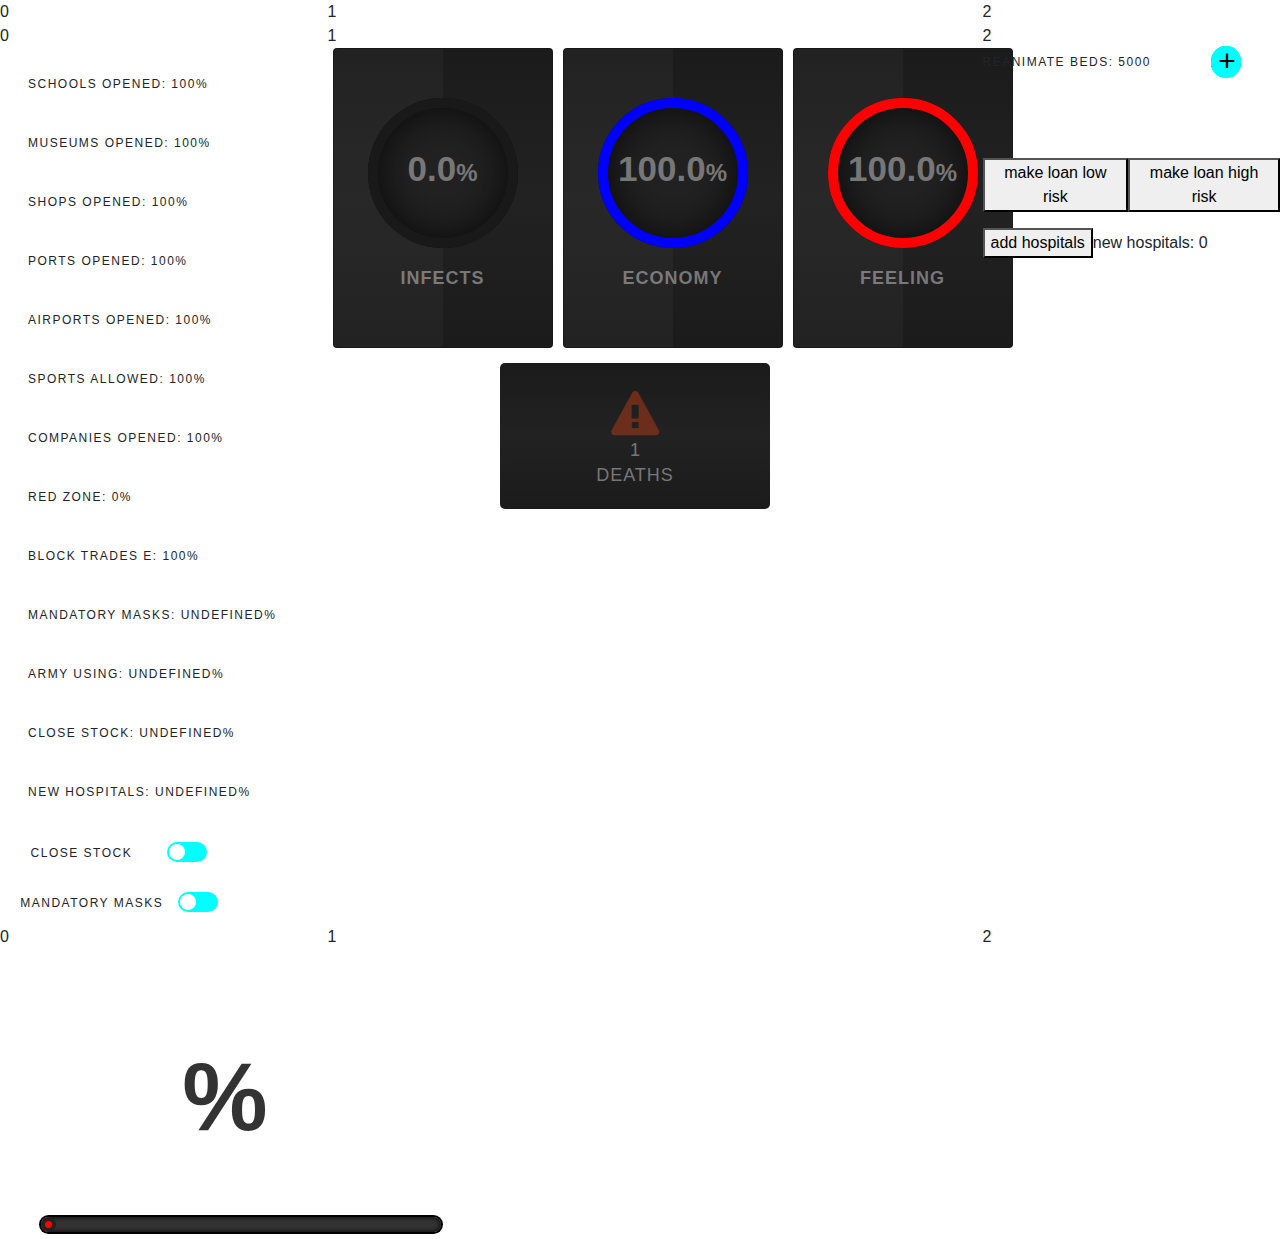
==== Javascript/index.html @ ff272ab1 "fatti tutti counters e aggiornati con main script,da aggiungere val assoluto infetti e non virus vir" ====
<!DOCTYPE html>
<html lang="it" dir="ltr">
  <head>
    <meta charset="utf-8">
    <title></title>
    <link rel="stylesheet" href="./style.css">

    <link rel="stylesheet" href="https://stackpath.bootstrapcdn.com/bootstrap/4.4.1/css/bootstrap.min.css" integrity="sha384-Vkoo8x4CGsO3+Hhxv8T/Q5PaXtkKtu6ug5TOeNV6gBiFeWPGFN9MuhOf23Q9Ifjh" crossorigin="anonymous">

    

  </head>
  <body>
    
  </body>
  <script src="https://ajax.googleapis.com/ajax/libs/jquery/3.4.1/jquery.min.js"></script>
  <script src="https://code.jquery.com/jquery-3.4.1.slim.min.js" integrity="sha384-J6qa4849blE2+poT4WnyKhv5vZF5SrPo0iEjwBvKU7imGFAV0wwj1yYfoRSJoZ+n" crossorigin="anonymous"></script>
  <link rel="stylesheet" href="https://cdnjs.cloudflare.com/ajax/libs/font-awesome/4.7.0/css/font-awesome.min.css">


  <script type="text/javascript" src="./main.js"></script>
  <script type="text/javascript" src="./drawing_tools.js"></script>
  <script type="text/javascript" src="./utilities.js"></script>


  <script type="text/javascript" src="./main-script.js"></script>
  

  <script src="https://cdn.jsdelivr.net/npm/popper.js@1.16.0/dist/umd/popper.min.js" integrity="sha384-Q6E9RHvbIyZFJoft+2mJbHaEWldlvI9IOYy5n3zV9zzTtmI3UksdQRVvoxMfooAo" crossorigin="anonymous"></script>
  <script src="https://stackpath.bootstrapcdn.com/bootstrap/4.4.1/js/bootstrap.min.js" integrity="sha384-wfSDF2E50Y2D1uUdj0O3uMBJnjuUD4Ih7YwaYd1iqfktj0Uod8GCExl3Og8ifwB6" crossorigin="anonymous"></script>
  <link href="https://stackpath.bootstrapcdn.com/font-awesome/4.7.0/css/font-awesome.min.css" rel="stylesheet" integrity="sha384-wvfXpqpZZVQGK6TAh5PVlGOfQNHSoD2xbE+QkPxCAFlNEevoEH3Sl0sibVcOQVnN" crossorigin="anonymous">


</html>
---- Javascript/style.css ----
/* lista delle decision */
.div-menu ul{  
    list-style: none;
    margin: 0;
    padding-left: 12px;
    margin-top: 10px;
    
}
.div-menu .decision-menu .decision-toUpdate{
     position: relative;
     padding: 16px;
     width: fit-content;
     height: 90%;
     background-color: rgb(255, 255, 255);
     
     border-top: 1px solid white;
     text-transform: uppercase;
     font-weight: 500;
     letter-spacing: 1.5px;
     font-size: 75%;
     transition: .5s;
     margin-bottom: 8px;
     z-index: 10002;
     
}
.div-menu .decision-menu .decision-toUpdate:hover{
    background-color: aqua;
    transition: linear .5s;
}
.text-inner::before{
    content: "";
    position: absolute;
    bottom: 12px;
    left: 12px;
    height: 12px;
    width: 12px;
    border: 3px solid aqua;
    border-width: 0 0 3px 3px;
    transition: .5s;
    opacity:0;

}
.decision-toUpdate:hover span::before{
    bottom: -8px;
    left: -8px;
    opacity: 1;
}
.text-inner::after{
    content: "";
    position: absolute;
    top: 12px;
    right: 12px;
    width: 12px;
    height: 12px;
    border: 3px solid aqua;
    border-width: 3px 3px 0 0;
    transition: .5s;
    opacity: 0;

}
.decision-toUpdate:hover span::after{
    top: -8px;
    right: -8px;
    opacity: 1;
}

.level-selector{
    position: relative;
     padding: 15px;
     width: 250px;
     background-color: aqua;
     border-top: 1px solid white;
     border-radius: 2%;
}
.showUpmenu{
    transition: all 0.3s ease-in-out;
    opacity: 0;
    visibility: hidden;
    position: absolute;
    left: 100%;
    top: 16%;
}
.decision-toUpdate:hover .showUpmenu{
    opacity: 1;
    visibility: visible;
}
.showUpmenu{
    padding-right: 3px;
   
}
.level-selector{

    display: inline;  
    background-color: white;
    border: 1px solid black;
    margin-right: 5px;

}
input[type="checkbox"]{
    -webkit-appearance: none;
    visibility: hidden;  
    display: none;
}
.check{
    position: relative;
    display: inline-flex;
    width: 40px;
    height: 20px;
    background: aqua;
    cursor: pointer;
    border-radius: 20px;
    overflow: hidden;
    transition: ease-in 0.5s;
    text-align: end;
    margin-right: 5px;
}
.check::before{
    content: '';
    position: absolute;
    top: 2px;
    left: 2px;
    background: #fff;   
    width: 16px;
    height: 16px;
    border-radius: 50%;
    transition: 0.5s;
}
input[type="checkbox"]:checked ~ .check{
    background: white;
    
}
input[type="checkbox"]:checked ~ .check::before{
    transform: translateX(-50px);

}
.check::after{
    content: '';
    position: absolute;
    top: 2px;
    left: 2px;
    background: aqua;   
    width: 16px;
    height: 16px;
    border-radius: 50%;
    transition: 0.5s;
    transform: translateX(50px);
}
input[type="checkbox"]:checked ~ .check::after{
    transform: translateX(0px);

}

.c{
    padding-top: 18px;
    padding-left: 13px;
    
    height: 50px;
    width: 230px;
    display: flex;
    justify-content: space-around;
    align-items: center;
    background-color: white;
    transition: ease-in 1s;
}

.ca{
    
    height: 50px;
    width: 230px;
    padding-top: 18px;
    padding-left: 13px;
    display: flex;
    justify-content: space-around;
    align-items: center;
    background-color: aqua;
    transition: 0.5s step-end;

}
.ca p{
    font-weight: 700;
    letter-spacing: 2px;
    align-self: center;
}
.switch-display{
    padding-top: 3px;
    text-transform: uppercase;
    font-weight: 500;
    letter-spacing: 1.5px;
    font-size: 75%;
    align-self: center;
    align-content: center;

}
#wrap{
    position: relative;
    width: 450px;
}

#rangeValue{
    position: relative;
    text-align: center;
    display: block;
    font-size: 6em;
    color: rgba(0, 0, 0,.8);
    font-weight: 620;
    z-index: 2;
    margin-bottom: 0px;
    margin-top: 0px;
    padding-top: 20%;

    
    
}
#rangeValue::after{
    content: '%';

}
#fillRangeValue{ 
    position: absolute;
    top: 0;
    left: 0;

    height: 300px;
    background: red;
    z-index: 1;
}
.range{
    position: relative;
    width: 400px;
    height: 15px;
    -webkit-appearance: none;
    outline: none;
    border-radius: 15px ;
    background: rgba(0, 0, 0, .8);
    box-shadow: 0 0 0 2px #000,inset 0 0 5px #000;
    z-index: 2;
    overflow: hidden;
    margin-top: 14%;
    margin-left: 9%;


}
.range::-webkit-slider-thumb{
    -webkit-appearance: none;
    width: 15px;
    height: 15px;
    border-radius: 50%;
    background: red;
    border: 4px solid #222;
    z-index: 2;
    box-shadow: -407px 0 0 400px red;
}
 


.spec-menu{
    width: 260px;
    margin: 0;
}


.reanimate-beds {
    margin-top: 5px;
}

.flex-container{
    margin-bottom: 80px;
    display: flex;
    justify-content: baseline;
}


.spec-show-container{
    width: 430px;
}

.spec-showup{
    background-color: aqua;
    text-align: center;
    height: 30px;
    width: 200px;
    margin: auto;
    z-index: 2;
    position: relative;
}

.spec-show-menu-items{
    background-color: aqua;
    width: 195px;
    height: 30px;
    transform: translateY(-30px);
    margin: auto;

}

.spec-show-menu-items>div{
    text-align:center;
    background-color: aqua;
    position: relative;
    transition: 0.3s linear;

}

.require-beds{
    position: relative;
    font-size: 30px;
    text-align: center;
    height: 30px;
    width: 30px;
    background-color: aqua;
    border-radius: 50%;
    z-index: 2;
    transform: translateX(60px);
}

.require-menu-items {
    transform: translateX(30px);
    width: 30px;
    height: 30px;
    background-color: aqua;
    border-radius: 50%;
}

.require-menu-items>div{
    text-align:center;
    background-color: aqua;
    height: 30px;
    width: 30px;
    border-radius: 50%;
    font-size: 12px;
    position: relative;
    transition: 0.3s linear;
}

  
.fa {
    position: relative;
    top:8px;
}


#reanimate-beds{
    text-transform: uppercase;
    font-weight: 500;
    letter-spacing: 1.5px;
    font-size: 75%;
}

.spec-button{
    bottom:10.5px;
    position: relative;
    color:black;
    height: 32px;
    width: 32px;
}

.spec-item2{
    bottom:23px
}

.spec-item3{
    bottom:46px
}

.spec-item4{
    bottom:69px
}

.spec-item5{
    bottom:92px
}

.spec-item6{
    bottom:115px
}
.spec-item7{
    bottom:138px
}


.item2 {
    bottom:30px;
}

.item3 {
    bottom:62px;
}

.item4 {
    bottom:92px;
}
.item5 {
    bottom:122px;
}








.loans_buttons {
    justify-content : space-around;
    display: flex;
}

.loans ul {
    list-style: none;
}


svg{
    position: relative;
    width: 150px;
    height: 150px;
    z-index: 1000;

}
svg circle{
    width: 100%;
    height: 100%;
    fill: none;
    stroke: #191919;
    stroke-width: 10;
    stroke-linecap: round;
    transform: translate(5px,5px);


}

svg circle:nth-child(2){
    stroke-dasharray: 440;
    stroke-dashoffset: 440;

}


.container_counters{
    display: flex;
    justify-content: space-around;
    align-items: center;
    position: relative;
    width: 690px;
    margin-right: 5px;

}
.container_counters .card{
    position: relative;
    width: 220px;
    background: linear-gradient(0deg,#1b1b1b,#222,#1b1b1b);
    display: flex;
    justify-content:center ;
    align-items: center;
    border-radius: 4px;
    height: 300px;
    text-align: center;
    overflow: hidden;
    transition: .5s;
    padding: 20px;
    


}
.container_counters .card:hover{
    transform: translateY(-10px);
    box-shadow: 0 15px 35 px rgba(0, 0, 0,.5);
}
.container_counters .card::before{
    content: "";
    position: absolute;
    top: 0;
    left: -50%;
    width: 100%;
    height: 100%;
    background: rgba(255,255 ,255 ,.03);
    pointer-events: none;
    z-index: 1;
}
.percent{
    position: relative;
    width: 150px;
    height: 150px;
    border-radius: 50%;
    box-shadow: inset 0 0 50px #000;
    background: #222;
    z-index: 1000;
}
.percent .number{
    position: absolute;
    top: 0;
    left: 0;
    width: 100%;
    height: 100%;
    display: flex;
    justify-content: center;
    align-items: center;
    border-radius: 50%;

}
.percent .number h2{
    color: #777;
    font-weight: 700;
    font-size: 35px;
    transition: 0.5s;
}
.percent .number h2 span{
    font-size: 24px;
    color: #777;

}
.card:hover .percent .number h2{
    color: #fff;
    font-size: 40px;
}
.card:hover .percent .number h2 span{
    color: #fff;
    transition: 0.5s;

}
.text{
    position: relative;
    color: #777;
    font-weight: 700;
    font-size: 18px;
    text-transform: uppercase;
    letter-spacing: 1px;
    transition: 0.5s;
    margin-top: 20px;


}
.card:hover .text{
    color: #fff;

}
.card:nth-child(1) svg circle:nth-child(2){
    stroke: aquamarine;
   
}
.card:nth-child(2) svg circle:nth-child(2){
    stroke: blue;
}
.card:nth-child(3) svg circle:nth-child(2){
    stroke: red;
}


.container_deaths{
    display:  block;
    background: linear-gradient(0deg,#1b1b1b,#222,#1b1b1b);
    padding: 20px 0; 
    border-radius: 5px;
    width: 270px;
    text-align: center;
    margin: auto;
    margin-top: 15px;
    transform: translateX(-5px);
}


.fa-3x { margin: 0 auto; float: none; display: table; color:rgba(184, 58, 23, 0.5); 
transition: 0.5s;}

#death_display{

    color: #777;
    font-weight: 500;
    font-size: 18px;
    transition: 0.5s;
    margin-top: 6px;
    margin-bottom: -3px;

}
.container_deaths:hover #death_display{
    color: #fff;
    font-size: 30px;
}
.count_text{
    font-size: 18px; 
    font-weight: 500;  
    margin-top: 1px; 
    margin-bottom: 0; 
    text-align: center;
    text-transform: uppercase;
    color: #777;
    letter-spacing: 1px;
}
.container_deaths:hover .count_text{
    color: #fff;
    
}
.container_deaths:hover .fa-3x {
    color: rgba(235, 12, 12, 0.815);
}
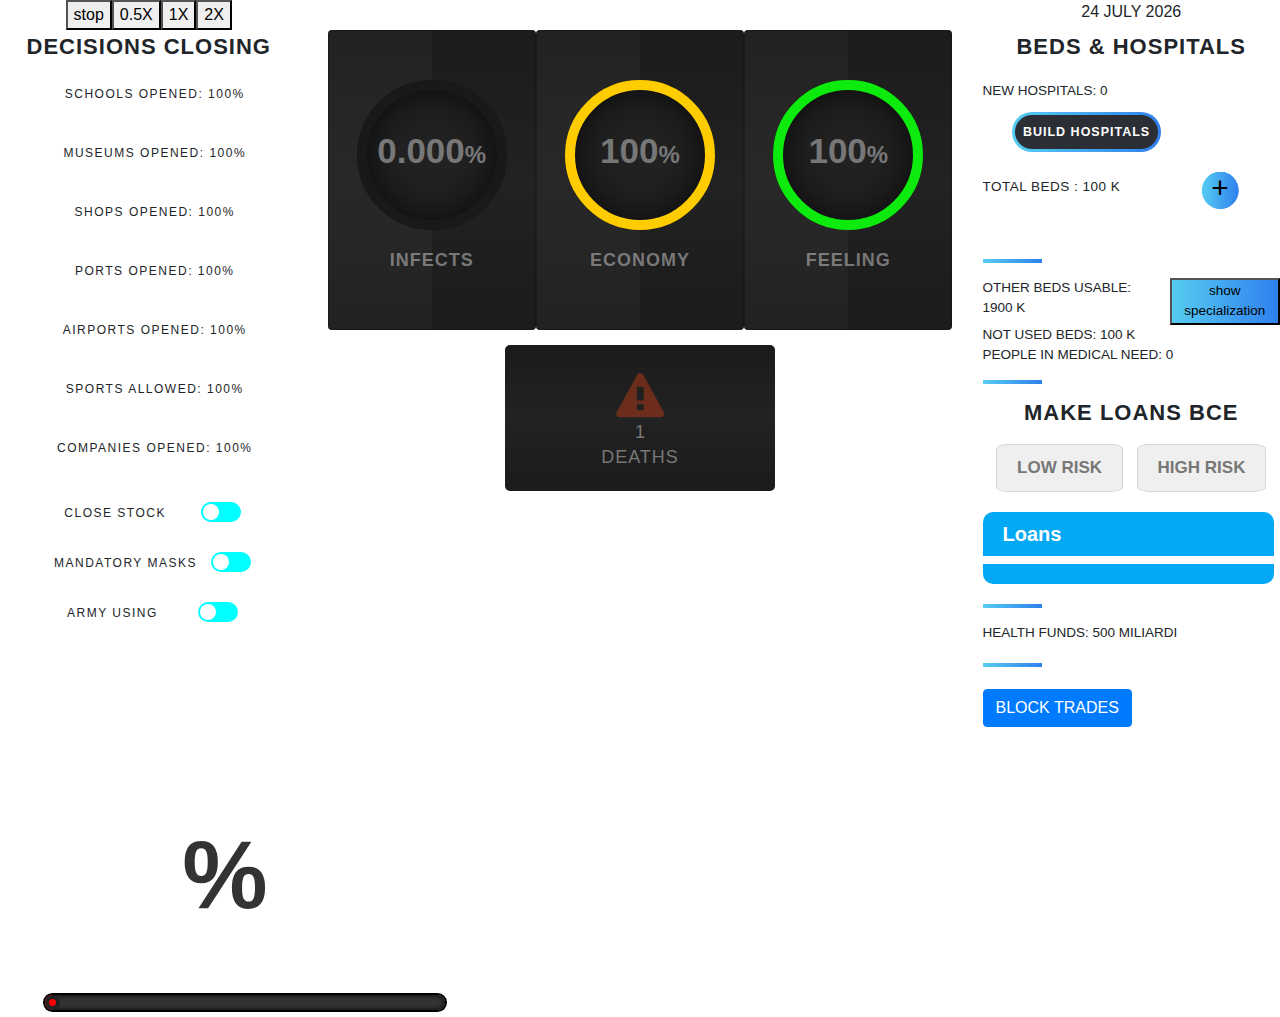
==== commit 847ecc04: "initial modal" ====
--- a/Javascript/index.html
+++ b/Javascript/index.html
@@ -16,7 +16,9 @@
   <script src="https://ajax.googleapis.com/ajax/libs/jquery/3.4.1/jquery.min.js"></script>
   <script src="https://code.jquery.com/jquery-3.4.1.slim.min.js" integrity="sha384-J6qa4849blE2+poT4WnyKhv5vZF5SrPo0iEjwBvKU7imGFAV0wwj1yYfoRSJoZ+n" crossorigin="anonymous"></script>
   <link rel="stylesheet" href="https://cdnjs.cloudflare.com/ajax/libs/font-awesome/4.7.0/css/font-awesome.min.css">
-
+  <script src="https://cdn.jsdelivr.net/npm/popper.js@1.16.0/dist/umd/popper.min.js" integrity="sha384-Q6E9RHvbIyZFJoft+2mJbHaEWldlvI9IOYy5n3zV9zzTtmI3UksdQRVvoxMfooAo" crossorigin="anonymous"></script>
+  <script src="https://stackpath.bootstrapcdn.com/bootstrap/4.4.1/js/bootstrap.min.js" integrity="sha384-wfSDF2E50Y2D1uUdj0O3uMBJnjuUD4Ih7YwaYd1iqfktj0Uod8GCExl3Og8ifwB6" crossorigin="anonymous"></script>
+  <link href="https://stackpath.bootstrapcdn.com/font-awesome/4.7.0/css/font-awesome.min.css" rel="stylesheet" integrity="sha384-wvfXpqpZZVQGK6TAh5PVlGOfQNHSoD2xbE+QkPxCAFlNEevoEH3Sl0sibVcOQVnN" crossorigin="anonymous">
 
   <script type="text/javascript" src="./main.js"></script>
   <script type="text/javascript" src="./drawing_tools.js"></script>
@@ -26,9 +28,7 @@
   <script type="text/javascript" src="./main-script.js"></script>
   
 
-  <script src="https://cdn.jsdelivr.net/npm/popper.js@1.16.0/dist/umd/popper.min.js" integrity="sha384-Q6E9RHvbIyZFJoft+2mJbHaEWldlvI9IOYy5n3zV9zzTtmI3UksdQRVvoxMfooAo" crossorigin="anonymous"></script>
-  <script src="https://stackpath.bootstrapcdn.com/bootstrap/4.4.1/js/bootstrap.min.js" integrity="sha384-wfSDF2E50Y2D1uUdj0O3uMBJnjuUD4Ih7YwaYd1iqfktj0Uod8GCExl3Og8ifwB6" crossorigin="anonymous"></script>
-  <link href="https://stackpath.bootstrapcdn.com/font-awesome/4.7.0/css/font-awesome.min.css" rel="stylesheet" integrity="sha384-wvfXpqpZZVQGK6TAh5PVlGOfQNHSoD2xbE+QkPxCAFlNEevoEH3Sl0sibVcOQVnN" crossorigin="anonymous">
+  
 
 
 </html>--- a/Javascript/style.css
+++ b/Javascript/style.css
@@ -1,15 +1,36 @@
+html {
+   
+    overflow-x: hidden;
+ }
+ 
+ body {
+   
+    
+    
+ }
+ 
+.col-md-3:nth-child(1){
+    text-align: -webkit-center;
+}
 /* lista delle decision */
+.div-menu{
+    margin-bottom: 3%;
+}
 .div-menu ul{  
     list-style: none;
     margin: 0;
     padding-left: 12px;
-    margin-top: 10px;
-    
+    margin-top: 1px;
+    
+    
+}
+#dec_title{
+    margin-bottom: 0px;
 }
 .div-menu .decision-menu .decision-toUpdate{
      position: relative;
-     padding: 16px;
-     width: fit-content;
+     padding: 20px;
+     width: inherit;
      height: 90%;
      background-color: rgb(255, 255, 255);
      
@@ -19,8 +40,7 @@
      letter-spacing: 1.5px;
      font-size: 75%;
      transition: .5s;
-     margin-bottom: 8px;
-     z-index: 10002;
+     z-index: 1002;
      
 }
 .div-menu .decision-menu .decision-toUpdate:hover{
@@ -76,13 +96,17 @@
     transition: all 0.3s ease-in-out;
     opacity: 0;
     visibility: hidden;
-    position: absolute;
     left: 100%;
     top: 16%;
+    display: none;
+    transition: .5s;
 }
 .decision-toUpdate:hover .showUpmenu{
     opacity: 1;
     visibility: visible;
+    display: block;
+    margin-top: 9%;
+    margin-bottom: 3%;
 }
 .showUpmenu{
     padding-right: 3px;
@@ -94,6 +118,8 @@
     background-color: white;
     border: 1px solid black;
     margin-right: 5px;
+    border-radius: 20%;
+
 
 }
 input[type="checkbox"]{
@@ -166,14 +192,14 @@
 .ca{
     
     height: 50px;
-    width: 230px;
+    width: inherit;
     padding-top: 18px;
-    padding-left: 13px;
     display: flex;
     justify-content: space-around;
     align-items: center;
     background-color: aqua;
     transition: 0.5s step-end;
+    margin-left: 3.55%;
 
 }
 .ca p{
@@ -253,6 +279,9 @@
  
 
 
+
+
+
 .spec-menu{
     width: 260px;
     margin: 0;
@@ -264,7 +293,8 @@
 }
 
 .flex-container{
-    margin-bottom: 80px;
+    margin-top: 10px;
+    margin-bottom: 60px;
     display: flex;
     justify-content: baseline;
 }
@@ -288,14 +318,14 @@
     background-color: aqua;
     width: 195px;
     height: 30px;
-    transform: translateY(-30px);
+    transform: translateY(-90px);
     margin: auto;
 
 }
 
 .spec-show-menu-items>div{
     text-align:center;
-    background-color: aqua;
+    background: linear-gradient(to right,#56ccf2,#2f80ed);
     position: relative;
     transition: 0.3s linear;
 
@@ -305,27 +335,27 @@
     position: relative;
     font-size: 30px;
     text-align: center;
-    height: 30px;
-    width: 30px;
-    background-color: aqua;
+    height: 37px;
+    width: 37px;
+    background: linear-gradient(to right,#56ccf2,#2f80ed);
     border-radius: 50%;
     z-index: 2;
-    transform: translateX(60px);
+    transform: translateX(221%);
 }
 
 .require-menu-items {
-    transform: translateX(30px);
-    width: 30px;
-    height: 30px;
-    background-color: aqua;
+    transform: translateX(131%);
+    width: 35px;
+    height: 35px;
+    background: linear-gradient(to right,#56ccf2,#2f80ed);
     border-radius: 50%;
 }
 
 .require-menu-items>div{
     text-align:center;
-    background-color: aqua;
-    height: 30px;
-    width: 30px;
+    background: linear-gradient(to right,#56ccf2,#2f80ed);
+    height: 35px;
+    width: 35px;
     border-radius: 50%;
     font-size: 12px;
     position: relative;
@@ -341,72 +371,34 @@
 
 #reanimate-beds{
     text-transform: uppercase;
-    font-weight: 500;
-    letter-spacing: 1.5px;
-    font-size: 75%;
+    font-size: 13.5px;
+    font-weight: 440;
+    letter-spacing: 0.5px;
+   
 }
 
 .spec-button{
-    bottom:10.5px;
+    bottom:7.5px;
+    left: 2px;
     position: relative;
     color:black;
-    height: 32px;
+    height: 30px;
     width: 32px;
 }
 
-.spec-item2{
-    bottom:23px
-}
-
-.spec-item3{
-    bottom:46px
-}
-
-.spec-item4{
-    bottom:69px
-}
-
-.spec-item5{
-    bottom:92px
-}
-
-.spec-item6{
-    bottom:115px
-}
-.spec-item7{
-    bottom:138px
-}
-
-
 .item2 {
-    bottom:30px;
+    bottom:35px;
 }
 
 .item3 {
-    bottom:62px;
+    bottom:70px;
 }
 
 .item4 {
-    bottom:92px;
+    bottom:103px;
 }
 .item5 {
-    bottom:122px;
-}
-
-
-
-
-
-
-
-
-.loans_buttons {
-    justify-content : space-around;
-    display: flex;
-}
-
-.loans ul {
-    list-style: none;
+    bottom:140px;
 }
 
 
@@ -438,11 +430,11 @@
 
 .container_counters{
     display: flex;
-    justify-content: space-around;
+    justify-content: space-evenly;
     align-items: center;
     position: relative;
-    width: 690px;
-    margin-right: 5px;
+    
+   
 
 }
 .container_counters .card{
@@ -521,7 +513,7 @@
 .text{
     position: relative;
     color: #777;
-    font-weight: 700;
+    font-weight: 700; 
     font-size: 18px;
     text-transform: uppercase;
     letter-spacing: 1px;
@@ -535,14 +527,14 @@
 
 }
 .card:nth-child(1) svg circle:nth-child(2){
-    stroke: aquamarine;
+    stroke: rgb(196, 8, 36)
    
 }
 .card:nth-child(2) svg circle:nth-child(2){
-    stroke: blue;
+    stroke: rgb(255, 204, 0);
 }
 .card:nth-child(3) svg circle:nth-child(2){
-    stroke: red;
+    stroke:  rgb(13, 234, 13);
 }
 
 
@@ -553,9 +545,9 @@
     border-radius: 5px;
     width: 270px;
     text-align: center;
-    margin: auto;
+    
     margin-top: 15px;
-    transform: translateX(-5px);
+    
 }
 
 
@@ -593,6 +585,350 @@
 .container_deaths:hover .fa-3x {
     color: rgba(235, 12, 12, 0.815);
 }
- 
-
-
+
+.loans{
+
+    margin-top: 20px;
+    margin-bottom: 20px;
+    margin-right: 2%;
+    border-bottom: 20px solid #03a9f4;
+    border-bottom-left-radius: 10px;
+    border-bottom-right-radius: 10px;
+    
+}
+.loans-list{
+    margin: 0;
+    padding: 0;
+}
+.loans .header{
+    color: #fff;
+    background: #03a9f4;
+    padding: 10px 20px;
+    font-size: 20px;
+    font-weight: 700;
+    border-top-left-radius: 10px;
+    border-top-right-radius: 10px;
+}
+.loans ul{
+    position: relative;
+    background: #fff;
+}
+.loans ul li{
+    list-style: none;
+}
+.loans ul .active{
+    list-style: none;
+    padding: 10px;
+    width: 100%;
+    background: #fff;
+    box-shadow: 0 5px 25px rgba(0, 0, 0, .1);
+    transition: transform 0.5s;
+    font-size: 12px;
+    text-transform: uppercase;
+}
+.loans ul:hover .active{
+    opacity: 0.2;
+}
+.loans ul .active:hover{
+    transform: scale(1.1);
+    z-index: 100;
+    background: #25bcff;
+    box-shadow: 0 5px 25px rgba(0, 0, 0,.2);
+    color: #fff;
+    opacity: 1;
+}
+.loans ul .active button{
+    background: #25bcff;
+    color: #fff;
+    text-align: center;
+    display: inline-block;
+    line-height: 20px;
+    border-radius: 20%;
+    margin-left: 5px;
+    font-size: 12px;
+    font-weight: 600;
+    letter-spacing: 1px;
+    transform: translateY(-2px);
+}
+.loans ul .active:hover button{
+    background: #fff;
+    color: #25bcff;
+}
+.loans ul .active button:hover{
+    transform: scale(1.1);
+}
+.title{
+    text-align: center;
+    margin-bottom: 15px;
+    text-transform: uppercase;
+    font-weight: 600;
+    letter-spacing: 1px;
+    font-size: 22px;
+
+}
+
+.buttons_wrap {
+    margin: 7px 0 10px 0 ;
+    justify-content : space-evenly;
+    display: flex;
+}
+.buttons_wrap button{
+    font-size: 17px;
+    font-weight: 700;
+    color: #777;
+    text-transform: uppercase;
+    padding: 10px 20px;
+    transition: .5s;
+    border: 1px solid rgba(0, 0, 0, .1);
+    border-radius: 10%;
+
+}
+.buttons_wrap button:hover{
+    color: #fff;
+}
+
+
+.buttons_wrap button:nth-child(1):hover{
+    background: rgb(0, 115, 255);
+    box-shadow: 0 0 10px rgb(0, 115, 255),0 0 40px rgb(0, 115, 255), 0 0 80px rgb(0, 115, 255);
+    
+}
+.buttons_wrap button:nth-child(2):hover{
+    background: rgb(255, 47, 0);
+    box-shadow: 0 0 10px rgb(255, 47, 0),0 0 40px rgb(255, 47, 0), 0 0 80px rgb(255, 47, 0);
+    
+}
+
+.wrap_beds{
+    margin-top: -10px;
+    margin-bottom: 4%;
+    text-transform: uppercase;
+    font-size: 13.5px;
+    font-weight: 440;
+    letter-spacing: 0px;
+}
+.wrap_beds .separator{
+    height: 4px;
+    background: linear-gradient(to right,#56ccf2,#2f80ed);
+    width: 20%;
+}
+#st{
+    margin-bottom: 15px;
+}
+#sb{
+    margin-top: 15px;
+}
+.hospitals-menu{
+    margin-bottom: 20px;
+}
+
+.hospital_button{
+    margin-top: 10px;
+    padding: 0.2em;
+    border-radius: 20px;
+    cursor: pointer;
+    border: 0;
+    letter-spacing: 1px;
+    background: linear-gradient(to right,#56ccf2,#2f80ed);
+    margin-left: 10%;
+    transition: .5s;
+}
+
+.hospital_button span{
+    
+    font-size: 12.5px;
+    font-weight: 600;
+    text-transform: uppercase;
+    z-index: 3;
+    display: block;
+    color: #fff;
+    background-color: #2c2e36;
+    border-radius: 17px;
+    padding: 0.6em;
+
+}
+.hospital_button:hover{
+    transform: scale(1.05);
+    box-shadow: 0px 2px 12px 0px #2f80ed
+
+}
+.show-new-hospitals{
+    margin-top: 10px;
+    font-size: 13.5px;
+    font-weight: 440;
+    text-transform: uppercase;
+    letter-spacing: 0px;
+}
+
+
+.hospital_button:focus {outline:none}
+.buttons_wrap button:focus {outline:none}
+
+
+.text div{
+    margin-top: 3px;
+    font-weight: 550;
+    font-size: 17px;
+    transform: translateY(70%);
+}
+.wrap_deaths{
+    display: flex;
+    justify-content: center;
+}
+.show_funds{
+    margin-top: 0px;
+}
+.modal-content .modal-body{
+    padding: 0px 0px 0px 0px;
+}
+.trades_wrap{
+    padding-top: 15px;
+}
+.trades_wrap ul{
+    position: relative;
+    padding-left: 0px;
+    padding-top: 0px;
+    background: #fff;
+}
+.trades_wrap ul li{
+    list-style: none;
+}
+.trades_wrap ul li{
+    list-style: none;
+    padding: 10px;
+    width: 100%;
+    background: #fff;
+    box-shadow: 0 5px 25px rgba(0, 0, 0, .1);
+    transition: transform 0.5s;
+    font-size: 12px;
+    text-transform: uppercase;
+    
+}
+.trades_wrap ul:hover li{
+    opacity: 0.2;
+}
+
+.trades_wrap ul li:hover{
+    transform: scale(1.1);
+    z-index: 100;
+    background: linear-gradient(to right,#56ccf2,#2f80ed);
+    box-shadow: 0 5px 25px rgba(0, 0, 0,.2);
+    color: #fff;
+    opacity: 1;
+}
+.trades_wrap .on{
+    list-style: none;
+    padding: 10px;
+    width: 100%;
+    background: linear-gradient(to right,#56ccf2,#2f80ed);
+    box-shadow: 0 5px 25px rgba(0, 0, 0, .1);
+    transition: transform 0.5s;
+    font-size: 12px;
+    text-transform: uppercase; 
+    
+}
+
+
+.modal-header{
+    background:linear-gradient(to right,#2f80ed,#56ccf2);
+}
+
+
+.funds-menu{
+    margin-bottom: 22px;
+    text-transform: uppercase;
+    font-size: 13.5px;
+    font-weight: 440;
+    letter-spacing: 0px;
+}
+
+.funds-menu .separator{
+    height: 4px;
+    background: linear-gradient(to right,#56ccf2,#2f80ed);
+    width: 20%;
+}
+
+#modal-body{
+    padding: 10px;
+    width: 100%;
+    background: #fff;
+    box-shadow: 0 5px 25px rgba(0, 0, 0, .1);
+    font-size: 17px;
+    text-transform: uppercase;
+}
+
+.flex-other {
+    display: flex;
+    justify-content: baseline;
+}
+
+
+.show-spec-button{
+    background: linear-gradient(to right,#56ccf2,#2f80ed);
+    margin-left: 20px;
+    
+}
+
+
+.specializations-wrap{
+    padding-top: 15px;
+}
+.specializations-wrap ul{
+    position: relative;
+    padding-left: 0px;
+    padding-top: 0px;
+    background: #fff;
+}
+.specializations-wrap ul li{
+    list-style: none;
+}
+.specializations-wrap ul li{
+    list-style: none;
+    padding: 10px;
+    width: 100%;
+    background: #fff;
+    box-shadow: 0 5px 25px rgba(0, 0, 0, .1);
+    transition: transform 0.5s;
+    font-size: 12px;
+    text-transform: uppercase;
+    
+}
+
+.specialization_wrap ul li:hover{
+    transform: scale(1.1);
+    z-index: 100;
+    background: linear-gradient(to right,#56ccf2,#2f80ed);
+    box-shadow: 0 5px 25px rgba(0, 0, 0,.2);
+    color: #fff;
+    opacity: 1;
+}
+
+.logo-funds {
+    height: 30px;
+    width: 30px;
+    border-radius: 50%;
+    margin-left: 40px;
+    margin-top: -5px;
+}
+
+.flex-funds{
+    display: flex;
+    justify-content: baseline;
+}
+
+
+.date-menu{
+    text-align: center;
+    text-transform: uppercase;
+}
+
+.modal-footer-initial{
+    justify-content: space-around;
+    padding: .75rem;
+    border-top: 1px solid #dee2e6;
+    border-bottom-right-radius: calc(.3rem - 1px);
+    border-bottom-left-radius: calc(.3rem - 1px);
+    align-items: center;
+    flex-wrap: wrap;
+    display: flex;
+}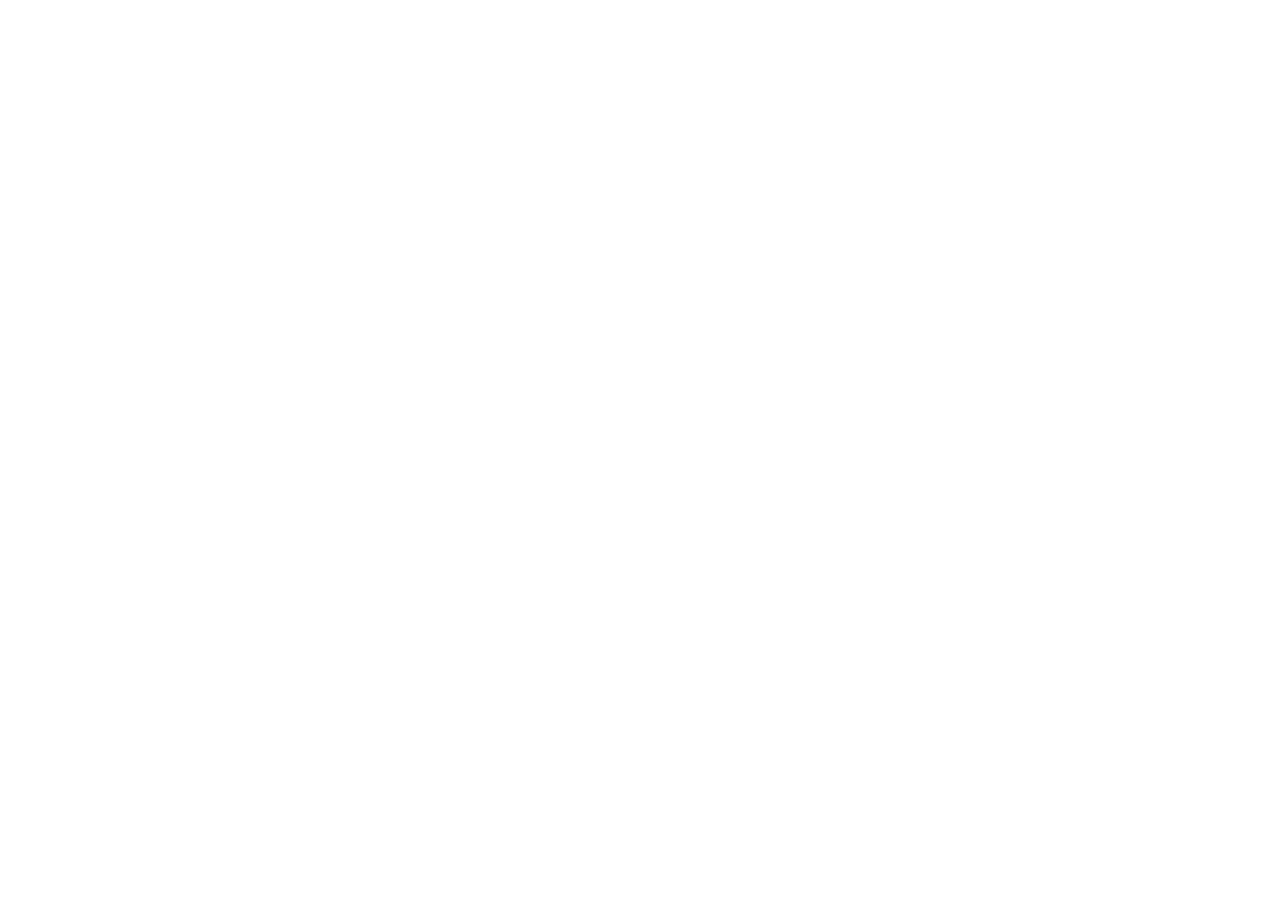
==== commit 80eeca60: "final modal" ====
--- a/Javascript/index.html
+++ b/Javascript/index.html
@@ -2,7 +2,7 @@
 <html lang="it" dir="ltr">
   <head>
     <meta charset="utf-8">
-    <title></title>
+    <title>RISE UP</title>
     <link rel="stylesheet" href="./style.css">
 
     <link rel="stylesheet" href="https://stackpath.bootstrapcdn.com/bootstrap/4.4.1/css/bootstrap.min.css" integrity="sha384-Vkoo8x4CGsO3+Hhxv8T/Q5PaXtkKtu6ug5TOeNV6gBiFeWPGFN9MuhOf23Q9Ifjh" crossorigin="anonymous">
@@ -19,7 +19,7 @@
   <script src="https://cdn.jsdelivr.net/npm/popper.js@1.16.0/dist/umd/popper.min.js" integrity="sha384-Q6E9RHvbIyZFJoft+2mJbHaEWldlvI9IOYy5n3zV9zzTtmI3UksdQRVvoxMfooAo" crossorigin="anonymous"></script>
   <script src="https://stackpath.bootstrapcdn.com/bootstrap/4.4.1/js/bootstrap.min.js" integrity="sha384-wfSDF2E50Y2D1uUdj0O3uMBJnjuUD4Ih7YwaYd1iqfktj0Uod8GCExl3Og8ifwB6" crossorigin="anonymous"></script>
   <link href="https://stackpath.bootstrapcdn.com/font-awesome/4.7.0/css/font-awesome.min.css" rel="stylesheet" integrity="sha384-wvfXpqpZZVQGK6TAh5PVlGOfQNHSoD2xbE+QkPxCAFlNEevoEH3Sl0sibVcOQVnN" crossorigin="anonymous">
-
+  <script type="text/javascript" src="./difficulty.js"></script>
   <script type="text/javascript" src="./main.js"></script>
   <script type="text/javascript" src="./drawing_tools.js"></script>
   <script type="text/javascript" src="./utilities.js"></script>
--- a/Javascript/style.css
+++ b/Javascript/style.css
@@ -9,7 +9,7 @@
     
  }
  
-.col-md-3:nth-child(1){
+.col-md-3:nth-child(1),.col-md-6{
     text-align: -webkit-center;
 }
 /* lista delle decision */
@@ -219,14 +219,17 @@
 }
 #wrap{
     position: relative;
-    width: 450px;
+    width: 59%;
+    height: 35%;
+    text-align: -webkit-center;
+    margin-top: 5%;
+    align-items: center;
 }
 
 #rangeValue{
     position: relative;
-    text-align: center;
     display: block;
-    font-size: 6em;
+    font-size: 3em;
     color: rgba(0, 0, 0,.8);
     font-weight: 620;
     z-index: 2;
@@ -246,13 +249,13 @@
     top: 0;
     left: 0;
 
-    height: 300px;
+    height: 100%;
     background: red;
     z-index: 1;
 }
 .range{
     position: relative;
-    width: 400px;
+    width: 82%;
     height: 15px;
     -webkit-appearance: none;
     outline: none;
@@ -262,7 +265,8 @@
     z-index: 2;
     overflow: hidden;
     margin-top: 14%;
-    margin-left: 9%;
+    
+    
 
 
 }
@@ -566,7 +570,7 @@
 }
 .container_deaths:hover #death_display{
     color: #fff;
-    font-size: 30px;
+    font-size: 25px;
 }
 .count_text{
     font-size: 18px; 
@@ -857,6 +861,15 @@
     text-transform: uppercase;
 }
 
+#modal-body-end{
+    padding: 10px;
+    width: 100%;
+    background: #fff;
+    box-shadow: 0 5px 25px rgba(0, 0, 0, .1);
+    font-size: 17px;
+    text-transform: uppercase;
+}
+
 .flex-other {
     display: flex;
     justify-content: baseline;
@@ -922,7 +935,7 @@
     text-transform: uppercase;
 }
 
-.modal-footer-initial{
+.modal-footer-initial-end{
     justify-content: space-around;
     padding: .75rem;
     border-top: 1px solid #dee2e6;
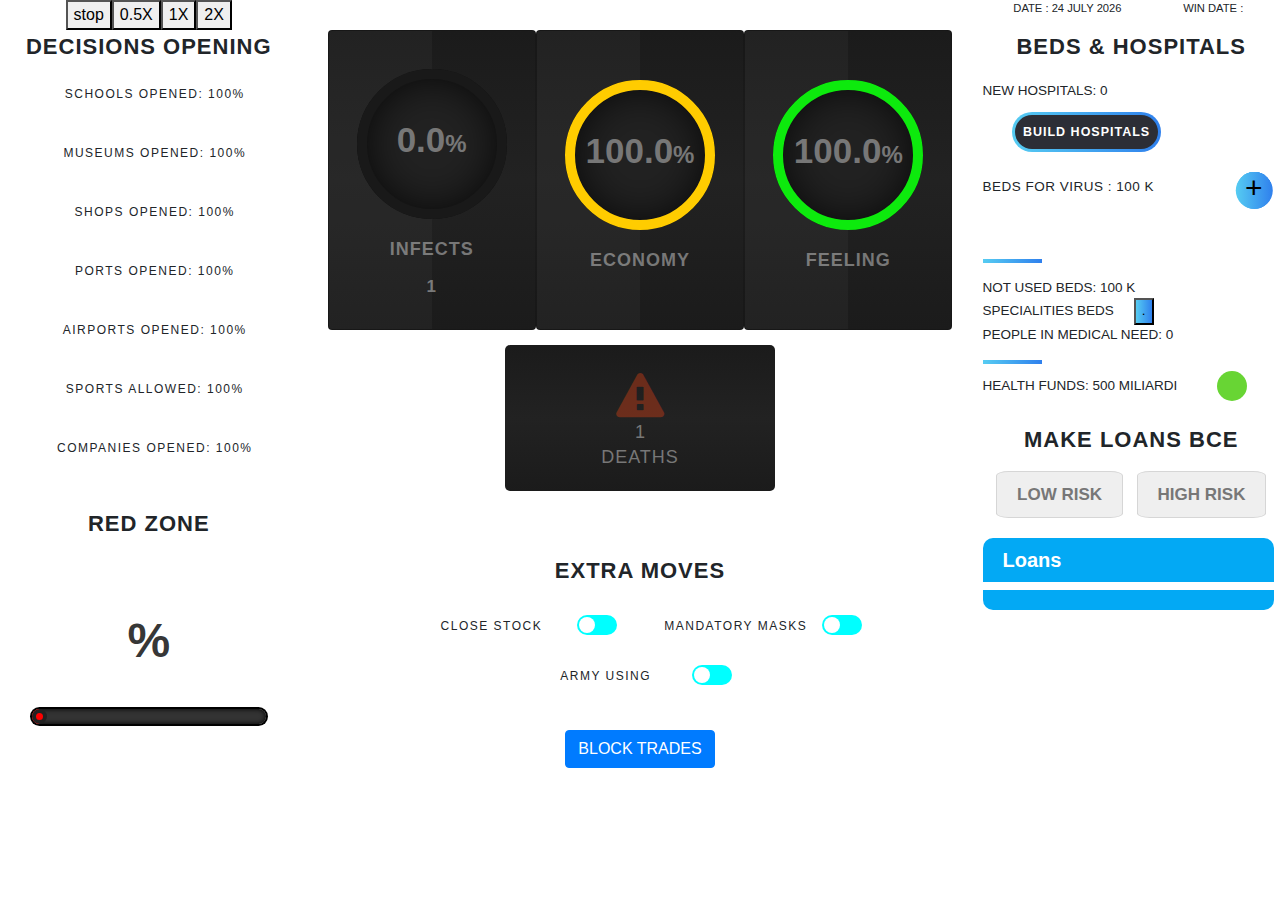
==== commit 8ba2bea3: "fatta difficoltà e win data" ====
--- a/Javascript/index.html
+++ b/Javascript/index.html
@@ -19,11 +19,9 @@
   <script src="https://cdn.jsdelivr.net/npm/popper.js@1.16.0/dist/umd/popper.min.js" integrity="sha384-Q6E9RHvbIyZFJoft+2mJbHaEWldlvI9IOYy5n3zV9zzTtmI3UksdQRVvoxMfooAo" crossorigin="anonymous"></script>
   <script src="https://stackpath.bootstrapcdn.com/bootstrap/4.4.1/js/bootstrap.min.js" integrity="sha384-wfSDF2E50Y2D1uUdj0O3uMBJnjuUD4Ih7YwaYd1iqfktj0Uod8GCExl3Og8ifwB6" crossorigin="anonymous"></script>
   <link href="https://stackpath.bootstrapcdn.com/font-awesome/4.7.0/css/font-awesome.min.css" rel="stylesheet" integrity="sha384-wvfXpqpZZVQGK6TAh5PVlGOfQNHSoD2xbE+QkPxCAFlNEevoEH3Sl0sibVcOQVnN" crossorigin="anonymous">
-  <script type="text/javascript" src="./difficulty.js"></script>
   <script type="text/javascript" src="./main.js"></script>
   <script type="text/javascript" src="./drawing_tools.js"></script>
   <script type="text/javascript" src="./utilities.js"></script>
-
 
   <script type="text/javascript" src="./main-script.js"></script>
   
--- a/Javascript/style.css
+++ b/Javascript/style.css
@@ -179,10 +179,10 @@
 .c{
     padding-top: 18px;
     padding-left: 13px;
-    
+    margin-left: 4px;
     height: 50px;
     width: 230px;
-    display: flex;
+    display: inline-flex;
     justify-content: space-around;
     align-items: center;
     background-color: white;
@@ -192,14 +192,15 @@
 .ca{
     
     height: 50px;
-    width: inherit;
+    width: 230px;
     padding-top: 18px;
-    display: flex;
+    display: inline-flex;
     justify-content: space-around;
     align-items: center;
     background-color: aqua;
+    margin-left: 4px;
     transition: 0.5s step-end;
-    margin-left: 3.55%;
+    
 
 }
 .ca p{
@@ -217,10 +218,13 @@
     align-content: center;
 
 }
+#red{
+    margin-top: 10%;
+}
 #wrap{
     position: relative;
-    width: 59%;
-    height: 35%;
+    width: 96%;
+    height: 200px;
     text-align: -webkit-center;
     margin-top: 5%;
     align-items: center;
@@ -600,6 +604,9 @@
     border-bottom-right-radius: 10px;
     
 }
+.loans_menu{
+    margin-top: 7%;
+}
 .loans-list{
     margin: 0;
     padding: 0;
@@ -789,6 +796,7 @@
     padding-top: 15px;
 }
 .trades_wrap ul{
+    text-align: left;
     position: relative;
     padding-left: 0px;
     padding-top: 0px;
@@ -804,7 +812,7 @@
     background: #fff;
     box-shadow: 0 5px 25px rgba(0, 0, 0, .1);
     transition: transform 0.5s;
-    font-size: 12px;
+    font-size: 14px;
     text-transform: uppercase;
     
 }
@@ -827,7 +835,7 @@
     background: linear-gradient(to right,#56ccf2,#2f80ed);
     box-shadow: 0 5px 25px rgba(0, 0, 0, .1);
     transition: transform 0.5s;
-    font-size: 12px;
+    font-size: 14px;
     text-transform: uppercase; 
     
 }
@@ -931,9 +939,11 @@
 
 
 .date-menu{
-    text-align: center;
-    text-transform: uppercase;
-}
+    text-transform: uppercase;
+    font-size: 70%;
+    margin-right: 2%;
+}
+
 
 .modal-footer-initial-end{
     justify-content: space-around;
@@ -944,4 +954,16 @@
     align-items: center;
     flex-wrap: wrap;
     display: flex;
+}
+.wrap_booleans{
+    margin-top: 10%;
+    margin-bottom: 5%;
+}
+.wrap_booleans .title{
+    margin-bottom: 12px;
+}
+
+.date-flex{
+    justify-content: space-around;
+    display: flex;
 }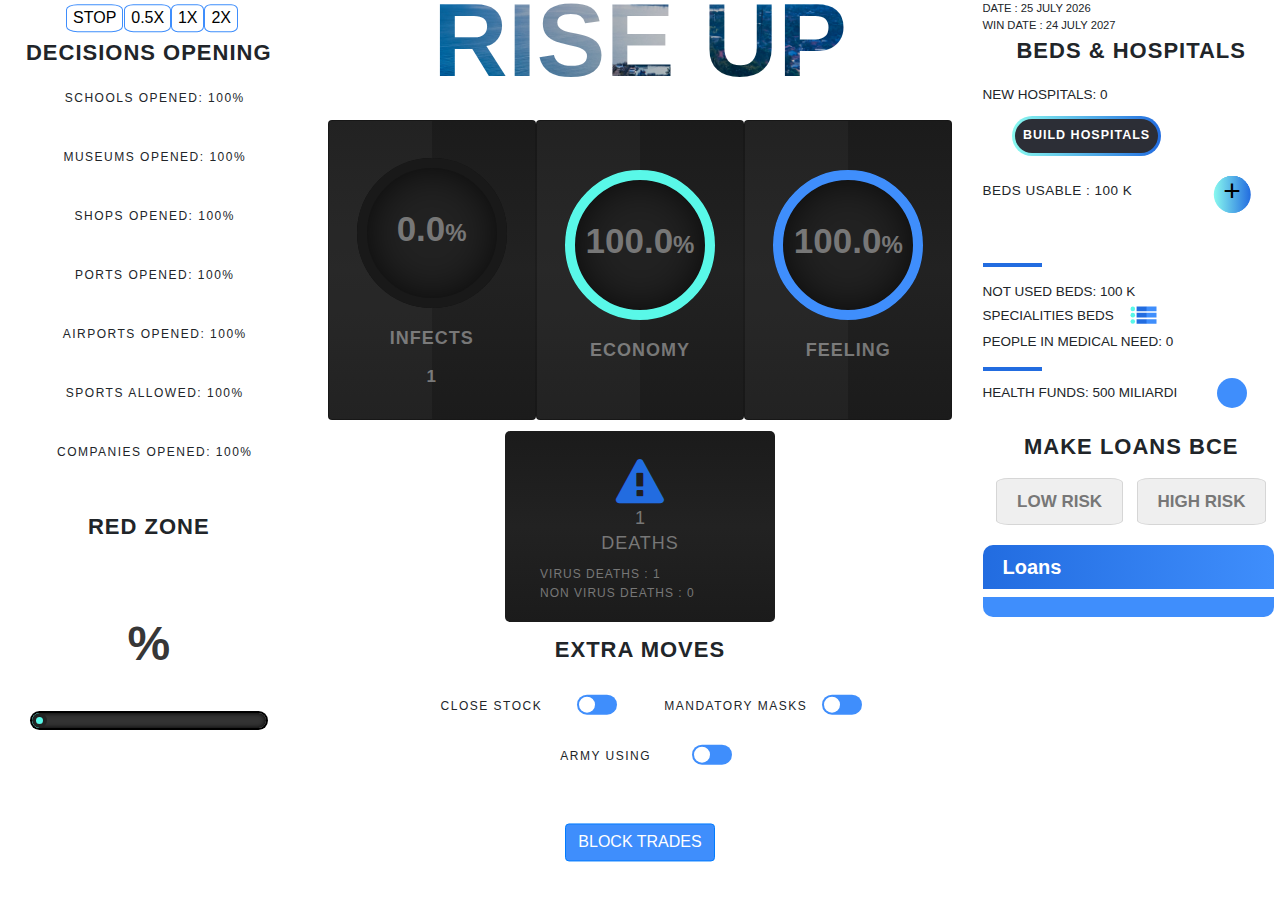
==== commit 6d06472a: "graph" ====
--- a/Javascript/index.html
+++ b/Javascript/index.html
@@ -2,6 +2,7 @@
 <html lang="it" dir="ltr">
   <head>
     <meta charset="utf-8">
+    <meta name="viewport" content="width=device-width, initial-scale=1.0">
     <title>RISE UP</title>
     <link rel="stylesheet" href="./style.css">
 
--- a/Javascript/style.css
+++ b/Javascript/style.css
@@ -1,14 +1,26 @@
 html {
    
     overflow-x: hidden;
+    
+ }
+ body{
+    
+    
  }
  
- body {
+html,body {
    
+   height: 100%;
+   width: 100%;
     
     
  }
- 
+ #content{
+     height: 100vh;
+     
+     
+    
+ }
 .col-md-3:nth-child(1),.col-md-6{
     text-align: -webkit-center;
 }
@@ -44,8 +56,9 @@
      
 }
 .div-menu .decision-menu .decision-toUpdate:hover{
-    background-color: aqua;
+    background: linear-gradient(#3f8efc, #226ce0);
     transition: linear .5s;
+    cursor: pointer;
 }
 .text-inner::before{
     content: "";
@@ -54,7 +67,7 @@
     left: 12px;
     height: 12px;
     width: 12px;
-    border: 3px solid aqua;
+    border: 3px solid #226ce0;
     border-width: 0 0 3px 3px;
     transition: .5s;
     opacity:0;
@@ -72,7 +85,7 @@
     right: 12px;
     width: 12px;
     height: 12px;
-    border: 3px solid aqua;
+    border: 3px solid #3f8efc;
     border-width: 3px 3px 0 0;
     transition: .5s;
     opacity: 0;
@@ -88,7 +101,6 @@
     position: relative;
      padding: 15px;
      width: 250px;
-     background-color: aqua;
      border-top: 1px solid white;
      border-radius: 2%;
 }
@@ -132,7 +144,7 @@
     display: inline-flex;
     width: 40px;
     height: 20px;
-    background: aqua;
+    background: #3f8efc;
     cursor: pointer;
     border-radius: 20px;
     overflow: hidden;
@@ -164,7 +176,7 @@
     position: absolute;
     top: 2px;
     left: 2px;
-    background: aqua;   
+    background: #3f8efc;   
     width: 16px;
     height: 16px;
     border-radius: 50%;
@@ -197,7 +209,7 @@
     display: inline-flex;
     justify-content: space-around;
     align-items: center;
-    background-color: aqua;
+    background-color: #3f8efc;
     margin-left: 4px;
     transition: 0.5s step-end;
     
@@ -224,7 +236,7 @@
 #wrap{
     position: relative;
     width: 96%;
-    height: 200px;
+    
     text-align: -webkit-center;
     margin-top: 5%;
     align-items: center;
@@ -254,7 +266,7 @@
     left: 0;
 
     height: 100%;
-    background: red;
+    background:#59f8e8;
     z-index: 1;
 }
 .range{
@@ -279,10 +291,10 @@
     width: 15px;
     height: 15px;
     border-radius: 50%;
-    background: red;
+    background: #59f8e8;
     border: 4px solid #222;
     z-index: 2;
-    box-shadow: -407px 0 0 400px red;
+    box-shadow: -407px 0 0 400px #59f8e8;
 }
  
 
@@ -313,7 +325,7 @@
 }
 
 .spec-showup{
-    background-color: aqua;
+    background-color: #226CE0;
     text-align: center;
     height: 30px;
     width: 200px;
@@ -323,7 +335,7 @@
 }
 
 .spec-show-menu-items{
-    background-color: aqua;
+    background-color: #226CE0;
     width: 195px;
     height: 30px;
     transform: translateY(-90px);
@@ -333,7 +345,7 @@
 
 .spec-show-menu-items>div{
     text-align:center;
-    background: linear-gradient(to right,#56ccf2,#2f80ed);
+    background: linear-gradient(to right,#89F9EF,#226CE0);
     position: relative;
     transition: 0.3s linear;
 
@@ -345,7 +357,7 @@
     text-align: center;
     height: 37px;
     width: 37px;
-    background: linear-gradient(to right,#56ccf2,#2f80ed);
+    background: linear-gradient(to right,#89F9EF,#226CE0);
     border-radius: 50%;
     z-index: 2;
     transform: translateX(221%);
@@ -355,13 +367,13 @@
     transform: translateX(131%);
     width: 35px;
     height: 35px;
-    background: linear-gradient(to right,#56ccf2,#2f80ed);
+    background:  linear-gradient(to right,#89F9EF,#226CE0);
     border-radius: 50%;
 }
 
 .require-menu-items>div{
     text-align:center;
-    background: linear-gradient(to right,#56ccf2,#2f80ed);
+    background: linear-gradient(to right,#89F9EF,#226CE0);
     height: 35px;
     width: 35px;
     border-radius: 50%;
@@ -441,6 +453,7 @@
     justify-content: space-evenly;
     align-items: center;
     position: relative;
+    transform: translateY(-23%);
     
    
 
@@ -535,14 +548,14 @@
 
 }
 .card:nth-child(1) svg circle:nth-child(2){
-    stroke: rgb(196, 8, 36)
+    stroke: #226ce0
    
 }
 .card:nth-child(2) svg circle:nth-child(2){
-    stroke: rgb(255, 204, 0);
+    stroke: #59f8e8;
 }
 .card:nth-child(3) svg circle:nth-child(2){
-    stroke:  rgb(13, 234, 13);
+    stroke:  #3f8efc;
 }
 
 
@@ -553,13 +566,13 @@
     border-radius: 5px;
     width: 270px;
     text-align: center;
-    
+    transform: translateY(32%);
     margin-top: 15px;
     
 }
 
 
-.fa-3x { margin: 0 auto; float: none; display: table; color:rgba(184, 58, 23, 0.5); 
+.fa-3x { margin: 0 auto; float: none; display: table; color:#226ce0; 
 transition: 0.5s;}
 
 #death_display{
@@ -574,7 +587,7 @@
 }
 .container_deaths:hover #death_display{
     color: #fff;
-    font-size: 25px;
+    
 }
 .count_text{
     font-size: 18px; 
@@ -591,7 +604,7 @@
     
 }
 .container_deaths:hover .fa-3x {
-    color: rgba(235, 12, 12, 0.815);
+     color: #59f8e8;
 }
 
 .loans{
@@ -599,7 +612,7 @@
     margin-top: 20px;
     margin-bottom: 20px;
     margin-right: 2%;
-    border-bottom: 20px solid #03a9f4;
+    border-bottom: 20px solid #3f8efc;
     border-bottom-left-radius: 10px;
     border-bottom-right-radius: 10px;
     
@@ -613,7 +626,7 @@
 }
 .loans .header{
     color: #fff;
-    background: #03a9f4;
+    background:linear-gradient(to right, #226ce0,#3f8efc);
     padding: 10px 20px;
     font-size: 20px;
     font-weight: 700;
@@ -643,13 +656,13 @@
 .loans ul .active:hover{
     transform: scale(1.1);
     z-index: 100;
-    background: #25bcff;
+    background: #3f8efc;
     box-shadow: 0 5px 25px rgba(0, 0, 0,.2);
     color: #fff;
     opacity: 1;
 }
 .loans ul .active button{
-    background: #25bcff;
+    background: #3f8efc;
     color: #fff;
     text-align: center;
     display: inline-block;
@@ -705,8 +718,8 @@
     
 }
 .buttons_wrap button:nth-child(2):hover{
-    background: rgb(255, 47, 0);
-    box-shadow: 0 0 10px rgb(255, 47, 0),0 0 40px rgb(255, 47, 0), 0 0 80px rgb(255, 47, 0);
+    background:#59f8e8;
+    box-shadow: 0 0 10px #59f8e8,0 0 40px#59f8e8, 0 0 80px #59f8e8;
     
 }
 
@@ -720,11 +733,12 @@
 }
 .wrap_beds .separator{
     height: 4px;
-    background: linear-gradient(to right,#56ccf2,#2f80ed);
+    background: #226CE0;
     width: 20%;
 }
 #st{
     margin-bottom: 15px;
+    
 }
 #sb{
     margin-top: 15px;
@@ -740,7 +754,7 @@
     cursor: pointer;
     border: 0;
     letter-spacing: 1px;
-    background: linear-gradient(to right,#56ccf2,#2f80ed);
+    background: linear-gradient(to right,#89F9EF,#226CE0);
     margin-left: 10%;
     transition: .5s;
 }
@@ -760,7 +774,7 @@
 }
 .hospital_button:hover{
     transform: scale(1.05);
-    box-shadow: 0px 2px 12px 0px #2f80ed
+    box-shadow: 0px 2px 12px 0px #1abd99
 
 }
 .show-new-hospitals{
@@ -785,6 +799,7 @@
 .wrap_deaths{
     display: flex;
     justify-content: center;
+    transform: translateY(-65%);
 }
 .show_funds{
     margin-top: 0px;
@@ -832,7 +847,7 @@
     list-style: none;
     padding: 10px;
     width: 100%;
-    background: linear-gradient(to right,#56ccf2,#2f80ed);
+    background: linear-gradient(270deg, #000000ff, #393e41ff, #1abd99ff, #f7f7f2ff, #6ef9f5ff);
     box-shadow: 0 5px 25px rgba(0, 0, 0, .1);
     transition: transform 0.5s;
     font-size: 14px;
@@ -885,8 +900,10 @@
 
 
 .show-spec-button{
-    background: linear-gradient(to right,#56ccf2,#2f80ed);
-    margin-left: 20px;
+    background-image: url(./icon.svg);
+    margin-left: 5%;
+    display: contents;
+    border: 0;
     
 }
 
@@ -956,14 +973,103 @@
     display: flex;
 }
 .wrap_booleans{
-    margin-top: 10%;
-    margin-bottom: 5%;
+    
+    transform: translateY(-43%);
+    margin-bottom: 1%;
+    
 }
 .wrap_booleans .title{
     margin-bottom: 12px;
 }
-
-.date-flex{
-    justify-content: space-around;
+#trades-btn{
+    transform: translateY(-62%);
+    background-color:#3f8efc; 
+}
+#trades-btn:hover{
+    transform: translateY(-62%);
+    background-color: #59f8e8;
+}
+#icon{
+    width: 10%;
+    transform: translateY(-6%);
+}
+#spec_visual{
+    margin-right: 5%;
+}
+.speed-menu{
     display: flex;
-}+    justify-content: center;
+    
+    transform: translateY(15%);
+}
+#dec_title{
+    transform: translateY(5%);
+}
+#speed-menu span .speed-button{
+    -webkit-appearance: none;
+    color: white;
+    border-radius: 5%;
+    border: 2px solid black;
+}
+
+.text-bg{
+    background-image: url(./bg.jpg);
+    -webkit-text-fill-color: transparent;
+    background-clip: text;
+    -webkit-background-clip: text;
+    background-size: cover;
+    white-space: nowrap;
+    background-position: 50% 50%;
+    background-repeat: repeat;
+    text-align: center;
+    text-transform: uppercase;
+    font-weight: 800;
+    font-size: 11.5vh;
+    background-origin: padding-box;
+    transform: translateY(-46%);
+
+
+}
+#other{
+    margin-top: 3%;
+}
+#vd-inner,#nvd-inner{
+    font-size: 12px; 
+    font-weight: 500;  
+    margin-top: 0.5%; 
+    margin-bottom: 0; 
+    padding-left: 13%;
+    text-align: left;
+    text-transform: uppercase;
+    color: #777;
+    letter-spacing: 1px;
+}
+.speed-button{
+    text-transform: uppercase;
+    background: unset;
+    margin-left: 2%;
+    border-radius: 20%;
+    border: solid 1px #3f8efc;
+}
+
+
+
+$color1: #000000; black
+$color2: #393e41; onyx
+$color3: #1abd99; light green
+$color4: #f7f7f2; white powder
+$color5: #76F2DF; light blue
+
+
+
+
+
+
+$color1: #000000; bl
+$color2: #393e41; on
+$color3: #fdfffc; wh
+$color4: #59f8e8; lbb
+$color5: #3f8efc; lb
+$color6: #226ce0; b
+background:linear-gradient(to right, #226ce0,#3f8efc)
+
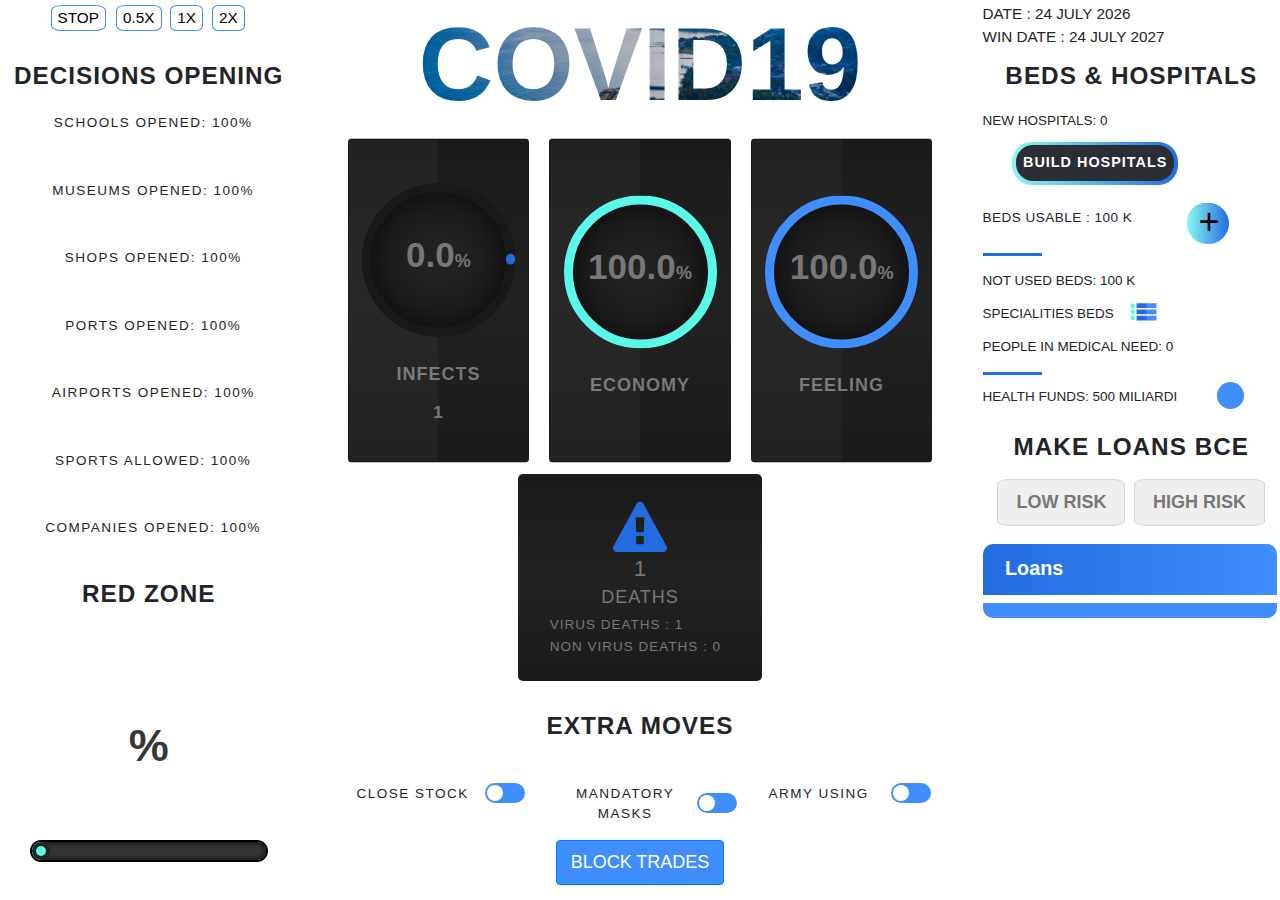
==== commit 8d83938c: "sistemata win_date" ====
--- a/Javascript/index.html
+++ b/Javascript/index.html
@@ -3,7 +3,7 @@
   <head>
     <meta charset="utf-8">
     <meta name="viewport" content="width=device-width, initial-scale=1.0">
-    <title>RISE UP</title>
+    <title>covid19 the game</title>
     <link rel="stylesheet" href="./style.css">
 
     <link rel="stylesheet" href="https://stackpath.bootstrapcdn.com/bootstrap/4.4.1/css/bootstrap.min.css" integrity="sha384-Vkoo8x4CGsO3+Hhxv8T/Q5PaXtkKtu6ug5TOeNV6gBiFeWPGFN9MuhOf23Q9Ifjh" crossorigin="anonymous">
--- a/Javascript/style.css
+++ b/Javascript/style.css
@@ -1,5 +1,4 @@
 html {
-   
     overflow-x: hidden;
     
  }
@@ -12,26 +11,57 @@
    
    height: 100%;
    width: 100%;
-    
-    
  }
+ 
  #content{
-     height: 100vh;
-     
-     
-    
- }
+    /*height: 100vh;*/
+}
+
+.title{
+    text-align: center;
+    margin-bottom: 1.5vh;
+    text-transform: uppercase;
+    font-weight: 600;
+    letter-spacing: 1px;
+    font-size: 2.7vh;
+}
+
+#dec_title{
+    /*transform: translateY(5%);*/
+    margin-bottom: 0px;
+}
+
+.text-bg{
+    background-image: url(./bg.jpg);
+    -webkit-text-fill-color: transparent;
+    background-clip: text;
+    -webkit-background-clip: text;
+    background-size: cover;
+    white-space: nowrap;
+    background-position: 50% 50%;
+    background-repeat: repeat;
+    text-align: center;
+    text-transform: uppercase;
+    font-weight: 800;
+    font-size: 11.5vh;
+    background-origin: padding-box;
+    transform: translateY(-46%);
+}
+
+/* -------------------------decisions---------------------------- */
+
 .col-md-3:nth-child(1),.col-md-6{
     text-align: -webkit-center;
 }
-/* lista delle decision */
+
 .div-menu{
     margin-bottom: 3%;
 }
+
 .div-menu ul{  
     list-style: none;
     margin: 0;
-    padding-left: 12px;
+    padding-left: 3%;
     margin-top: 1px;
     
     
@@ -40,26 +70,29 @@
     margin-bottom: 0px;
 }
 .div-menu .decision-menu .decision-toUpdate{
-     position: relative;
-     padding: 20px;
-     width: inherit;
-     height: 90%;
-     background-color: rgb(255, 255, 255);
+    position: relative;
+    padding: 1.9vh;
+    width: inherit;
+    height: 7.5vh;
+    background-color: rgb(255, 255, 255);
      
-     border-top: 1px solid white;
-     text-transform: uppercase;
-     font-weight: 500;
-     letter-spacing: 1.5px;
-     font-size: 75%;
-     transition: .5s;
-     z-index: 1002;
+    border-top: 1px solid white;
+    text-transform: uppercase;
+    font-weight: 500;
+    letter-spacing: 1.5px;
+    font-size: 1.5vh;
+    /*transition: .5s;*/
+    z-index: 1002;
      
 }
+
 .div-menu .decision-menu .decision-toUpdate:hover{
     background: linear-gradient(#3f8efc, #226ce0);
-    transition: linear .5s;
+    /*transition: linear .5s;*/
     cursor: pointer;
-}
+    height: 13vh;
+}
+
 .text-inner::before{
     content: "";
     position: absolute;
@@ -71,13 +104,14 @@
     border-width: 0 0 3px 3px;
     transition: .5s;
     opacity:0;
-
-}
+}
+
 .decision-toUpdate:hover span::before{
     bottom: -8px;
     left: -8px;
     opacity: 1;
 }
+
 .text-inner::after{
     content: "";
     position: absolute;
@@ -89,8 +123,8 @@
     border-width: 3px 3px 0 0;
     transition: .5s;
     opacity: 0;
-
-}
+}
+
 .decision-toUpdate:hover span::after{
     top: -8px;
     right: -8px;
@@ -99,11 +133,16 @@
 
 .level-selector{
     position: relative;
-     padding: 15px;
-     width: 250px;
-     border-top: 1px solid white;
-     border-radius: 2%;
-}
+    padding: 1.8vh;
+    width: 250px;
+    /*border-top: 1px solid white;*/
+    display: inline;  
+    background-color: white;
+    border: 1px solid black;
+    margin-right: 0.7vh;
+    border-radius: 20%;
+}
+
 .showUpmenu{
     transition: all 0.3s ease-in-out;
     opacity: 0;
@@ -113,32 +152,31 @@
     display: none;
     transition: .5s;
 }
+
 .decision-toUpdate:hover .showUpmenu{
     opacity: 1;
     visibility: visible;
     display: block;
-    margin-top: 9%;
+    margin-top: 3.5vh;
     margin-bottom: 3%;
 }
+
 .showUpmenu{
     padding-right: 3px;
-   
-}
+}
+
 .level-selector{
-
-    display: inline;  
-    background-color: white;
-    border: 1px solid black;
-    margin-right: 5px;
-    border-radius: 20%;
-
-
-}
+    
+}
+
+/* -------------------------bool---------------------------- */
+
 input[type="checkbox"]{
     -webkit-appearance: none;
     visibility: hidden;  
     display: none;
 }
+
 .check{
     position: relative;
     display: inline-flex;
@@ -152,6 +190,7 @@
     text-align: end;
     margin-right: 5px;
 }
+
 .check::before{
     content: '';
     position: absolute;
@@ -163,14 +202,15 @@
     border-radius: 50%;
     transition: 0.5s;
 }
+
 input[type="checkbox"]:checked ~ .check{
-    background: white;
-    
-}
+    background: white;   
+}
+
 input[type="checkbox"]:checked ~ .check::before{
     transform: translateX(-50px);
-
-}
+}
+
 .check::after{
     content: '';
     position: absolute;
@@ -183,83 +223,95 @@
     transition: 0.5s;
     transform: translateX(50px);
 }
+
 input[type="checkbox"]:checked ~ .check::after{
     transform: translateX(0px);
-
 }
 
 .c{
-    padding-top: 18px;
-    padding-left: 13px;
-    margin-left: 4px;
-    height: 50px;
-    width: 230px;
+    padding-top: 1.5vh;
+    padding-left: 1.2vh;
+    margin-left: 0.5vh;
+    height: 6vh;
+    width: 32%;
     display: inline-flex;
     justify-content: space-around;
     align-items: center;
     background-color: white;
     transition: ease-in 1s;
+    margin-top: 1vh;
 }
 
 .ca{
-    
-    height: 50px;
-    width: 230px;
-    padding-top: 18px;
+    height: 6vh;
+    width: 32%;
+    padding-top: 1.5vh;
+    padding-left: 1.2vh;
     display: inline-flex;
+    margin-top: 1vh;
     justify-content: space-around;
     align-items: center;
     background-color: #3f8efc;
-    margin-left: 4px;
+    margin-left: 0.5vh;
     transition: 0.5s step-end;
     
 
 }
+
 .ca p{
     font-weight: 700;
     letter-spacing: 2px;
     align-self: center;
 }
+
 .switch-display{
     padding-top: 3px;
     text-transform: uppercase;
     font-weight: 500;
     letter-spacing: 1.5px;
-    font-size: 75%;
+    font-size: 1.5vh;
     align-self: center;
     align-content: center;
-
-}
+}
+
+.wrap_booleans{
+    height: 10vh;
+    margin-bottom: 1%;
+    width: 100%;
+    margin-top: 3vh;
+}
+
+/* -------------------------red zone---------------------------- */
+
 #red{
-    margin-top: 10%;
-}
+    margin-top: 0.5vhvh;
+}
+
 #wrap{
     position: relative;
     width: 96%;
-    
+    height: 26vh;
     text-align: -webkit-center;
-    margin-top: 5%;
+    margin-top: 2vh;
     align-items: center;
 }
 
 #rangeValue{
     position: relative;
     display: block;
-    font-size: 3em;
+    font-size: 5vh;
     color: rgba(0, 0, 0,.8);
     font-weight: 620;
     z-index: 2;
     margin-bottom: 0px;
     margin-top: 0px;
-    padding-top: 20%;
-
-    
-    
-}
+    padding-top: 9.8vh;
+}
+
 #rangeValue::after{
     content: '%';
-
-}
+}
+
 #fillRangeValue{ 
     position: absolute;
     top: 0;
@@ -269,10 +321,11 @@
     background:#59f8e8;
     z-index: 1;
 }
+
 .range{
     position: relative;
     width: 82%;
-    height: 15px;
+    height: 2vh;
     -webkit-appearance: none;
     outline: none;
     border-radius: 15px ;
@@ -281,26 +334,22 @@
     z-index: 2;
     overflow: hidden;
     margin-top: 14%;
-    
-    
-
-
-}
+    cursor: pointer;
+    margin-top: 7.7vh;
+}
+
 .range::-webkit-slider-thumb{
     -webkit-appearance: none;
-    width: 15px;
-    height: 15px;
+    width: 2vh;
+    height: 2vh;
     border-radius: 50%;
     background: #59f8e8;
     border: 4px solid #222;
     z-index: 2;
     box-shadow: -407px 0 0 400px #59f8e8;
 }
- 
-
-
-
-
+
+/* -------------------------add beds button---------------------------- */
 
 .spec-menu{
     width: 260px;
@@ -310,6 +359,7 @@
 
 .reanimate-beds {
     margin-top: 5px;
+    position: absolute;
 }
 
 .flex-container{
@@ -318,7 +368,13 @@
     display: flex;
     justify-content: baseline;
 }
-
+/*
+@media screen and (max-width: 2000px) {
+    .require-beds{display: block;}
+    .require-menu-items>div {display: block;}
+    .require-menu-items{display: block;}
+    .spec-showup{display: block;}
+}*/
 
 .spec-show-container{
     width: 430px;
@@ -332,6 +388,7 @@
     margin: auto;
     z-index: 2;
     position: relative;
+    cursor: pointer;
 }
 
 .spec-show-menu-items{
@@ -352,101 +409,101 @@
 }
 
 .require-beds{
-    position: relative;
+    position: absolute;
     font-size: 30px;
     text-align: center;
-    height: 37px;
-    width: 37px;
+    height: 4.6vh;
+    width: 4.6vh;
     background: linear-gradient(to right,#89F9EF,#226CE0);
     border-radius: 50%;
     z-index: 2;
-    transform: translateX(221%);
+    cursor: pointer;
+    margin-left: 16vw;
 }
 
 .require-menu-items {
-    transform: translateX(131%);
-    width: 35px;
-    height: 35px;
+    width: 4.4vh;
+    height: 4.4vh;
     background:  linear-gradient(to right,#89F9EF,#226CE0);
     border-radius: 50%;
+    position: absolute;
+    margin-left: 16vw;
 }
 
 .require-menu-items>div{
     text-align:center;
     background: linear-gradient(to right,#89F9EF,#226CE0);
-    height: 35px;
-    width: 35px;
+    height: 4.4vh;
+    width: 4.4vh;
     border-radius: 50%;
-    font-size: 12px;
+    font-size: 1.5vh;
     position: relative;
     transition: 0.3s linear;
+    cursor: pointer;
 }
 
   
 .fa {
     position: relative;
-    top:8px;
-}
-
+    top: 1.1vh;
+}
 
 #reanimate-beds{
     text-transform: uppercase;
-    font-size: 13.5px;
+    font-size: 1.5vh;
     font-weight: 440;
     letter-spacing: 0.5px;
-   
 }
 
 .spec-button{
-    bottom:7.5px;
-    left: 2px;
+    bottom: 0.9vh;
+    left: 0.4vh;
     position: relative;
     color:black;
-    height: 30px;
-    width: 32px;
+    height: 4vh;
+    width: 4vh;
+    font-size: 4vh;
 }
 
 .item2 {
-    bottom:35px;
+    bottom:4.4vh;
 }
 
 .item3 {
-    bottom:70px;
+    bottom:8.8vh;
 }
 
 .item4 {
-    bottom:103px;
-}
+    bottom:13.2vh;
+}
+
 .item5 {
-    bottom:140px;
-}
-
+    bottom:17.6vh;
+}
+
+/* -------------------------counters---------------------------- */
 
 svg{
     position: relative;
-    width: 150px;
-    height: 150px;
+    width: 17vh;
+    height: 17vh;
     z-index: 1000;
-
-}
+}
+
 svg circle{
     width: 100%;
     height: 100%;
     fill: none;
     stroke: #191919;
-    stroke-width: 10;
+    stroke-width: 1vh;
     stroke-linecap: round;
-    transform: translate(5px,5px);
-
-
+    /*transform: translate(5px,5px)*/;
 }
 
 svg circle:nth-child(2){
-    stroke-dasharray: 440;
-    stroke-dashoffset: 440;
-
-}
-
+    stroke-dasharray: 50vh;
+    stroke-dashoffset: 50vh;
+}
 
 .container_counters{
     display: flex;
@@ -454,31 +511,29 @@
     align-items: center;
     position: relative;
     transform: translateY(-23%);
-    
-   
-
-}
+    height: 36vh;
+}
+
 .container_counters .card{
     position: relative;
-    width: 220px;
+    width: 29%;
     background: linear-gradient(0deg,#1b1b1b,#222,#1b1b1b);
     display: flex;
     justify-content:center ;
     align-items: center;
     border-radius: 4px;
-    height: 300px;
+    height: 100%;
     text-align: center;
     overflow: hidden;
     transition: .5s;
     padding: 20px;
-    
-
-
-}
+}
+
 .container_counters .card:hover{
     transform: translateY(-10px);
     box-shadow: 0 15px 35 px rgba(0, 0, 0,.5);
 }
+
 .container_counters .card::before{
     content: "";
     position: absolute;
@@ -490,15 +545,17 @@
     pointer-events: none;
     z-index: 1;
 }
+
 .percent{
     position: relative;
-    width: 150px;
-    height: 150px;
+    width: 17vh;
+    height: 17vh;
     border-radius: 50%;
     box-shadow: inset 0 0 50px #000;
     background: #222;
     z-index: 1000;
 }
+
 .percent .number{
     position: absolute;
     top: 0;
@@ -509,88 +566,95 @@
     justify-content: center;
     align-items: center;
     border-radius: 50%;
-
-}
+}
+
 .percent .number h2{
     color: #777;
     font-weight: 700;
-    font-size: 35px;
+    font-size: 3.9vh;
     transition: 0.5s;
 }
 .percent .number h2 span{
-    font-size: 24px;
+    font-size: 2vh;
     color: #777;
-
-}
+}
+
 .card:hover .percent .number h2{
     color: #fff;
-    font-size: 40px;
-}
+    font-size: 4.1vh;
+}
+
 .card:hover .percent .number h2 span{
     color: #fff;
     transition: 0.5s;
-
-}
+}
+
 .text{
     position: relative;
     color: #777;
     font-weight: 700; 
-    font-size: 18px;
+    font-size: 2vh;
     text-transform: uppercase;
     letter-spacing: 1px;
     transition: 0.5s;
-    margin-top: 20px;
-
-
-}
+    margin-top: 3.1vh;
+}
+
+.text div{
+    margin-top: 3px;
+    font-weight: 550;
+    font-size: 1.9vh;
+    transform: translateY(70%);
+}
+
 .card:hover .text{
     color: #fff;
-
-}
+}
+
 .card:nth-child(1) svg circle:nth-child(2){
     stroke: #226ce0
-   
-}
+}
+
 .card:nth-child(2) svg circle:nth-child(2){
     stroke: #59f8e8;
 }
+
 .card:nth-child(3) svg circle:nth-child(2){
     stroke:  #3f8efc;
 }
-
 
 .container_deaths{
     display:  block;
     background: linear-gradient(0deg,#1b1b1b,#222,#1b1b1b);
-    padding: 20px 0; 
+    padding: 2vh 0; 
     border-radius: 5px;
-    width: 270px;
+    width: 39%;
+    height: 100%;
     text-align: center;
-    transform: translateY(32%);
-    margin-top: 15px;
-    
-}
-
-
-.fa-3x { margin: 0 auto; float: none; display: table; color:#226ce0; 
-transition: 0.5s;}
+       
+}
+
+.fa-3x { 
+    margin: 0 auto; float: none; display: table; color:#226ce0; 
+    transition: 0.5s;
+    font-size: 6vh!important;
+}
 
 #death_display{
-
     color: #777;
     font-weight: 500;
-    font-size: 18px;
+    font-size: 2.5vh;
     transition: 0.5s;
     margin-top: 6px;
     margin-bottom: -3px;
-
-}
+}
+
 .container_deaths:hover #death_display{
     color: #fff;
-    
-}
+}
+
 .count_text{
-    font-size: 18px; 
+    font-size: 2vh; 
     font-weight: 500;  
     margin-top: 1px; 
     margin-bottom: 0; 
@@ -599,60 +663,92 @@
     color: #777;
     letter-spacing: 1px;
 }
+
 .container_deaths:hover .count_text{
     color: #fff;
-    
-}
+}
+
 .container_deaths:hover .fa-3x {
-     color: #59f8e8;
-}
+    color: #59f8e8;
+}
+
+.wrap_deaths{
+    display: flex;
+    justify-content: center;
+    margin-top: -7vh;
+    height: 23vh;
+}
+
+#other{
+    margin-top: 2%;
+}
+
+#vd-inner,#nvd-inner{
+    font-size: 1.5vh; 
+    font-weight: 500;  
+    margin-top: 0.5%; 
+    margin-bottom: 0; 
+    padding-left: 13%;
+    text-align: left;
+    text-transform: uppercase;
+    color: #777;
+    letter-spacing: 1px;
+}
+
+/* -------------------------loans---------------------------- */
 
 .loans{
-
-    margin-top: 20px;
-    margin-bottom: 20px;
-    margin-right: 2%;
-    border-bottom: 20px solid #3f8efc;
+    margin-top: 2vh;
+    
+    margin-right: 1%;
+    border-bottom: 1.7vh solid #3f8efc;
     border-bottom-left-radius: 10px;
     border-bottom-right-radius: 10px;
-    
-}
+}
+
 .loans_menu{
-    margin-top: 7%;
-}
+    margin-top: 0.5vh;
+}
+
 .loans-list{
     margin: 0;
     padding: 0;
 }
+
 .loans .header{
     color: #fff;
     background:linear-gradient(to right, #226ce0,#3f8efc);
-    padding: 10px 20px;
-    font-size: 20px;
+    padding: 1.5vh 2.5vh;
+    font-size: 2.2vh;
     font-weight: 700;
     border-top-left-radius: 10px;
     border-top-right-radius: 10px;
 }
+
 .loans ul{
     position: relative;
     background: #fff;
 }
+
 .loans ul li{
     list-style: none;
 }
+
 .loans ul .active{
     list-style: none;
-    padding: 10px;
+    padding: 1.4vh;
     width: 100%;
     background: #fff;
     box-shadow: 0 5px 25px rgba(0, 0, 0, .1);
     transition: transform 0.5s;
-    font-size: 12px;
-    text-transform: uppercase;
-}
+    font-size: 1.5vh;
+    text-transform: uppercase;
+}
+
 .loans ul:hover .active{
     opacity: 0.2;
 }
+
 .loans ul .active:hover{
     transform: scale(1.1);
     z-index: 100;
@@ -661,95 +757,99 @@
     color: #fff;
     opacity: 1;
 }
+
 .loans ul .active button{
     background: #3f8efc;
     color: #fff;
     text-align: center;
     display: inline-block;
-    line-height: 20px;
+    line-height: 2.5vh;
     border-radius: 20%;
-    margin-left: 5px;
-    font-size: 12px;
+    margin-left: 1vw;
+    font-size: 1.4vh;
     font-weight: 600;
     letter-spacing: 1px;
     transform: translateY(-2px);
 }
+
 .loans ul .active:hover button{
     background: #fff;
     color: #25bcff;
 }
+
 .loans ul .active button:hover{
     transform: scale(1.1);
 }
-.title{
-    text-align: center;
-    margin-bottom: 15px;
-    text-transform: uppercase;
-    font-weight: 600;
-    letter-spacing: 1px;
-    font-size: 22px;
-
-}
 
 .buttons_wrap {
-    margin: 7px 0 10px 0 ;
+    margin: 0.7vh;
     justify-content : space-evenly;
     display: flex;
 }
+
 .buttons_wrap button{
-    font-size: 17px;
+    font-size: 2vh;
     font-weight: 700;
     color: #777;
     text-transform: uppercase;
-    padding: 10px 20px;
+    padding: 1vh 2vh;
     transition: .5s;
     border: 1px solid rgba(0, 0, 0, .1);
     border-radius: 10%;
-
-}
+}
+
 .buttons_wrap button:hover{
     color: #fff;
 }
-
 
 .buttons_wrap button:nth-child(1):hover{
     background: rgb(0, 115, 255);
     box-shadow: 0 0 10px rgb(0, 115, 255),0 0 40px rgb(0, 115, 255), 0 0 80px rgb(0, 115, 255);
     
 }
+
 .buttons_wrap button:nth-child(2):hover{
     background:#59f8e8;
     box-shadow: 0 0 10px #59f8e8,0 0 40px#59f8e8, 0 0 80px #59f8e8;
     
 }
 
+/* -------------------------beds stats---------------------------- */
+
 .wrap_beds{
     margin-top: -10px;
     margin-bottom: 4%;
     text-transform: uppercase;
-    font-size: 13.5px;
+    font-size: 1.5vh;
     font-weight: 440;
     letter-spacing: 0px;
 }
+
 .wrap_beds .separator{
-    height: 4px;
+    height: 0.4vh;
     background: #226CE0;
     width: 20%;
 }
+
 #st{
     margin-bottom: 15px;
     
 }
+
 #sb{
     margin-top: 15px;
 }
+
+/* -------------------------hospitals---------------------------- */
+
 .hospitals-menu{
-    margin-bottom: 20px;
+    margin-bottom: 2vh;
 }
 
 .hospital_button{
     margin-top: 10px;
-    padding: 0.2em;
+    font-size: 1.6vh;
+    padding: 0.4vh;
     border-radius: 20px;
     cursor: pointer;
     border: 0;
@@ -760,8 +860,7 @@
 }
 
 .hospital_button span{
-    
-    font-size: 12.5px;
+    font-size: 1.6vh;
     font-weight: 600;
     text-transform: uppercase;
     z-index: 3;
@@ -769,47 +868,40 @@
     color: #fff;
     background-color: #2c2e36;
     border-radius: 17px;
-    padding: 0.6em;
-
-}
+    padding: 0.8vh;
+}
+
 .hospital_button:hover{
     transform: scale(1.05);
     box-shadow: 0px 2px 12px 0px #1abd99
-
-}
+}
+
 .show-new-hospitals{
-    margin-top: 10px;
-    font-size: 13.5px;
+    margin-top: 1vh;
+    font-size: 1.5vh;
     font-weight: 440;
     text-transform: uppercase;
     letter-spacing: 0px;
 }
 
-
-.hospital_button:focus {outline:none}
-.buttons_wrap button:focus {outline:none}
-
-
-.text div{
-    margin-top: 3px;
-    font-weight: 550;
-    font-size: 17px;
-    transform: translateY(70%);
-}
-.wrap_deaths{
-    display: flex;
-    justify-content: center;
-    transform: translateY(-65%);
-}
-.show_funds{
-    margin-top: 0px;
-}
+.hospital_button:focus {
+    outline:none
+}
+
+.buttons_wrap button:focus {
+    outline:none
+}
+
+/* -------------------------block trades---------------------------- */
+
 .modal-content .modal-body{
     padding: 0px 0px 0px 0px;
 }
+
 .trades_wrap{
     padding-top: 15px;
 }
+
 .trades_wrap ul{
     text-align: left;
     position: relative;
@@ -817,9 +909,11 @@
     padding-top: 0px;
     background: #fff;
 }
+
 .trades_wrap ul li{
     list-style: none;
 }
+
 .trades_wrap ul li{
     list-style: none;
     padding: 10px;
@@ -828,9 +922,9 @@
     box-shadow: 0 5px 25px rgba(0, 0, 0, .1);
     transition: transform 0.5s;
     font-size: 14px;
-    text-transform: uppercase;
-    
-}
+    text-transform: uppercase;   
+}
+
 .trades_wrap ul:hover li{
     opacity: 0.2;
 }
@@ -843,37 +937,57 @@
     color: #fff;
     opacity: 1;
 }
+
 .trades_wrap .on{
     list-style: none;
     padding: 10px;
     width: 100%;
-    background: linear-gradient(270deg, #000000ff, #393e41ff, #1abd99ff, #f7f7f2ff, #6ef9f5ff);
+    background:linear-gradient(to left,#2f80ed,#56ccf2);
     box-shadow: 0 5px 25px rgba(0, 0, 0, .1);
     transition: transform 0.5s;
     font-size: 14px;
     text-transform: uppercase; 
-    
-}
-
+}
 
 .modal-header{
     background:linear-gradient(to right,#2f80ed,#56ccf2);
 }
 
+#trades-btn{
+    width: 27%;
+    height: 5vh;
+    font-size: 2vh;
+    margin-top: 4vh;
+    background-color:#3f8efc; 
+}
+
+#trades-btn:hover{
+    
+    background-color: #59f8e8;
+}
+
+/* -------------------------funds---------------------------- */
+
+.show_funds{
+    margin-top: 0px;
+    font-size: 1.5vh;
+}
 
 .funds-menu{
-    margin-bottom: 22px;
-    text-transform: uppercase;
-    font-size: 13.5px;
+    margin-bottom: 2.2vh;
+    text-transform: uppercase;
+    font-size: 1.5vh;
     font-weight: 440;
     letter-spacing: 0px;
 }
 
 .funds-menu .separator{
-    height: 4px;
+    height: 1vh;
     background: linear-gradient(to right,#56ccf2,#2f80ed);
     width: 20%;
 }
+
+/* -------------------------general modals---------------------------- */
 
 #modal-body{
     padding: 10px;
@@ -892,75 +1006,6 @@
     font-size: 17px;
     text-transform: uppercase;
 }
-
-.flex-other {
-    display: flex;
-    justify-content: baseline;
-}
-
-
-.show-spec-button{
-    background-image: url(./icon.svg);
-    margin-left: 5%;
-    display: contents;
-    border: 0;
-    
-}
-
-
-.specializations-wrap{
-    padding-top: 15px;
-}
-.specializations-wrap ul{
-    position: relative;
-    padding-left: 0px;
-    padding-top: 0px;
-    background: #fff;
-}
-.specializations-wrap ul li{
-    list-style: none;
-}
-.specializations-wrap ul li{
-    list-style: none;
-    padding: 10px;
-    width: 100%;
-    background: #fff;
-    box-shadow: 0 5px 25px rgba(0, 0, 0, .1);
-    transition: transform 0.5s;
-    font-size: 12px;
-    text-transform: uppercase;
-    
-}
-
-.specialization_wrap ul li:hover{
-    transform: scale(1.1);
-    z-index: 100;
-    background: linear-gradient(to right,#56ccf2,#2f80ed);
-    box-shadow: 0 5px 25px rgba(0, 0, 0,.2);
-    color: #fff;
-    opacity: 1;
-}
-
-.logo-funds {
-    height: 30px;
-    width: 30px;
-    border-radius: 50%;
-    margin-left: 40px;
-    margin-top: -5px;
-}
-
-.flex-funds{
-    display: flex;
-    justify-content: baseline;
-}
-
-
-.date-menu{
-    text-transform: uppercase;
-    font-size: 70%;
-    margin-right: 2%;
-}
-
 
 .modal-footer-initial-end{
     justify-content: space-around;
@@ -972,39 +1017,97 @@
     flex-wrap: wrap;
     display: flex;
 }
-.wrap_booleans{
-    
-    transform: translateY(-43%);
-    margin-bottom: 1%;
-    
-}
-.wrap_booleans .title{
-    margin-bottom: 12px;
-}
-#trades-btn{
-    transform: translateY(-62%);
-    background-color:#3f8efc; 
-}
-#trades-btn:hover{
-    transform: translateY(-62%);
-    background-color: #59f8e8;
-}
+
+/* -------------------------spec button---------------------------- */
+
+.show-spec-button{
+    background-image: url(./icon.svg);
+    margin-left: 5%;
+    display: contents;
+    border: 0;
+    
+}
+
+.specializations-wrap{
+    padding-top: 15px;
+}
+
+.specializations-wrap ul{
+    position: relative;
+    padding-left: 0px;
+    padding-top: 0px;
+    background: #fff;
+}
+
+.specializations-wrap ul li{
+    list-style: none;
+}
+
+.specializations-wrap ul li{
+    list-style: none;
+    padding: 10px;
+    width: 100%;
+    background: #fff;
+    box-shadow: 0 5px 25px rgba(0, 0, 0, .1);
+    transition: transform 0.5s;
+    font-size: 12px;
+    text-transform: uppercase;
+}
+
+.specialization-wrap ul li:hover{    /* non ha effetti*/
+    transform: scale(1.1);
+    z-index: 100;
+    background: linear-gradient(to right,#56ccf2,#2f80ed);
+    box-shadow: 0 5px 25px rgba(0, 0, 0,.2);
+    color: #fff;
+    opacity: 1;
+}
+
 #icon{
     width: 10%;
     transform: translateY(-6%);
-}
+    height: 5vh;
+}
+
 #spec_visual{
     margin-right: 5%;
 }
+
+/* -------------------------health funds---------------------------- */
+
+.logo-funds {
+    height: 3vh;
+    width: 3vh;
+    border-radius: 50%;
+    margin-left: 40px;
+    margin-top: -5px;
+}
+
+.flex-funds{
+    display: flex;
+    justify-content: baseline;
+}
+
+/* -------------------------date---------------------------- */
+
+.date-menu{
+    text-transform: uppercase;
+    font-size: 1.7vh;
+    margin-right: 2%;
+    margin-bottom: 1vh;
+    margin-top: 0.3vh;
+}
+
+/* -------------------------speed---------------------------- */
+
 .speed-menu{
     display: flex;
     justify-content: center;
     
-    transform: translateY(15%);
-}
-#dec_title{
-    transform: translateY(5%);
-}
+    margin-top: 0.5vh;
+    font-size: 1.7vh;
+}
+
 #speed-menu span .speed-button{
     -webkit-appearance: none;
     color: white;
@@ -1012,47 +1115,16 @@
     border: 2px solid black;
 }
 
-.text-bg{
-    background-image: url(./bg.jpg);
-    -webkit-text-fill-color: transparent;
-    background-clip: text;
-    -webkit-background-clip: text;
-    background-size: cover;
-    white-space: nowrap;
-    background-position: 50% 50%;
-    background-repeat: repeat;
-    text-align: center;
-    text-transform: uppercase;
-    font-weight: 800;
-    font-size: 11.5vh;
-    background-origin: padding-box;
-    transform: translateY(-46%);
-
-
-}
-#other{
-    margin-top: 3%;
-}
-#vd-inner,#nvd-inner{
-    font-size: 12px; 
-    font-weight: 500;  
-    margin-top: 0.5%; 
-    margin-bottom: 0; 
-    padding-left: 13%;
-    text-align: left;
-    text-transform: uppercase;
-    color: #777;
-    letter-spacing: 1px;
-}
 .speed-button{
     text-transform: uppercase;
     background: unset;
     margin-left: 2%;
+    margin-right: 1vh;
     border-radius: 20%;
     border: solid 1px #3f8efc;
 }
 
-
+/*
 
 $color1: #000000; black
 $color2: #393e41; onyx
@@ -1073,3 +1145,6 @@
 $color6: #226ce0; b
 background:linear-gradient(to right, #226ce0,#3f8efc)
 
+*/
+
+ /* -------------------------end---------------------------- */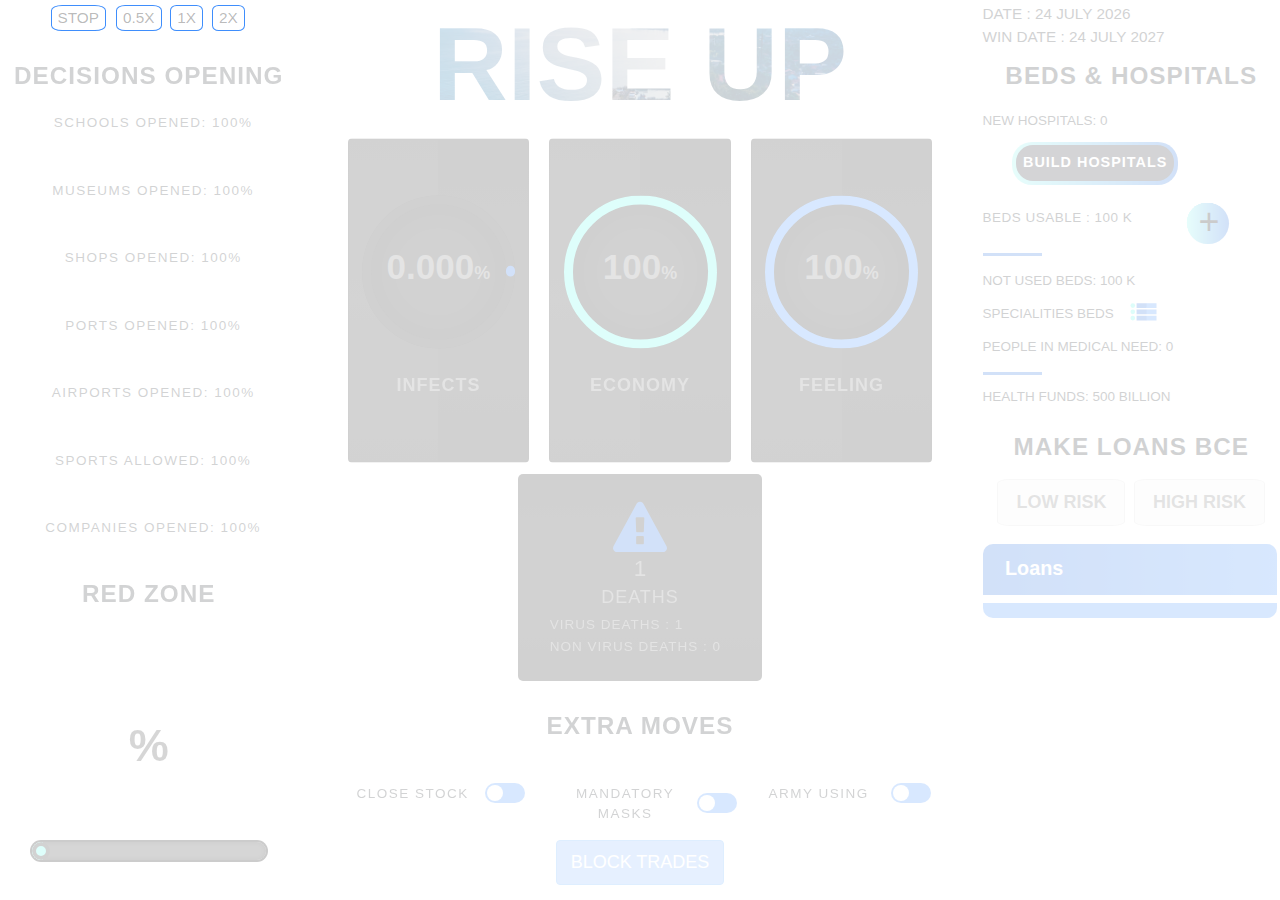
==== commit 8def000a: "rise up" ====
--- a/Javascript/index.html
+++ b/Javascript/index.html
@@ -3,7 +3,7 @@
   <head>
     <meta charset="utf-8">
     <meta name="viewport" content="width=device-width, initial-scale=1.0">
-    <title>covid19 the game</title>
+    <title>Rise up</title>
     <link rel="stylesheet" href="./style.css">
 
     <link rel="stylesheet" href="https://stackpath.bootstrapcdn.com/bootstrap/4.4.1/css/bootstrap.min.css" integrity="sha384-Vkoo8x4CGsO3+Hhxv8T/Q5PaXtkKtu6ug5TOeNV6gBiFeWPGFN9MuhOf23Q9Ifjh" crossorigin="anonymous">
--- a/Javascript/style.css
+++ b/Javascript/style.css
@@ -86,11 +86,50 @@
      
 }
 
-.div-menu .decision-menu .decision-toUpdate:hover{
+.div-menu .decision-menu .decision-toUpdate-hover{
+    position: relative;
+    padding: 1.9vh;
+    width: inherit;
+    height: 7.5vh;
+    background-color: rgb(255, 255, 255);
+     
+    border-top: 1px solid white;
+    text-transform: uppercase;
+    font-weight: 500;
+    letter-spacing: 1.5px;
+    font-size: 1.5vh;
+    /*transition: .5s;*/
+    z-index: 1002;
+     
+}
+
+
+.div-menu .decision-menu .decision-toUpdate-hover:hover{
     background: linear-gradient(#3f8efc, #226ce0);
     /*transition: linear .5s;*/
     cursor: pointer;
     height: 13vh;
+}
+
+.decision-toUpdate-hover:hover span::before{
+    bottom: -8px;
+    left: -8px;
+    opacity: 1;
+}
+
+
+.decision-toUpdate-hover:hover .showUpmenu{
+    opacity: 1;
+    visibility: visible;
+    display: block;
+    margin-top: 3.5vh;
+    margin-bottom: 3%;
+} 
+
+.decision-toUpdate-hover:hover span::after{
+    top: -8px;
+    right: -8px;
+    opacity: 1;
 }
 
 .text-inner::before{
@@ -106,11 +145,6 @@
     opacity:0;
 }
 
-.decision-toUpdate:hover span::before{
-    bottom: -8px;
-    left: -8px;
-    opacity: 1;
-}
 
 .text-inner::after{
     content: "";
@@ -125,11 +159,7 @@
     opacity: 0;
 }
 
-.decision-toUpdate:hover span::after{
-    top: -8px;
-    right: -8px;
-    opacity: 1;
-}
+
 
 .level-selector{
     position: relative;
@@ -153,13 +183,7 @@
     transition: .5s;
 }
 
-.decision-toUpdate:hover .showUpmenu{
-    opacity: 1;
-    visibility: visible;
-    display: block;
-    margin-top: 3.5vh;
-    margin-bottom: 3%;
-}
+
 
 .showUpmenu{
     padding-right: 3px;
@@ -514,7 +538,7 @@
     height: 36vh;
 }
 
-.container_counters .card{
+.container_counters .card-hover{
     position: relative;
     width: 29%;
     background: linear-gradient(0deg,#1b1b1b,#222,#1b1b1b);
@@ -529,12 +553,39 @@
     padding: 20px;
 }
 
-.container_counters .card:hover{
+.container_counters .card{
+    position: relative;
+    width: 29%;
+    background: linear-gradient(0deg,#1b1b1b,#222,#1b1b1b);
+    display: flex;
+    justify-content:center ;
+    align-items: center;
+    border-radius: 4px;
+    height: 100%;
+    text-align: center;
+    overflow: hidden;
+    transition: .5s;
+    padding: 20px;
+}
+
+.container_counters .card-hover:hover{
     transform: translateY(-10px);
     box-shadow: 0 15px 35 px rgba(0, 0, 0,.5);
 }
 
 .container_counters .card::before{
+    content: "";
+    position: absolute;
+    top: 0;
+    left: -50%;
+    width: 100%;
+    height: 100%;
+    background: rgba(255,255 ,255 ,.03);
+    pointer-events: none;
+    z-index: 1;
+}
+
+.container_counters .card-hover::before{
     content: "";
     position: absolute;
     top: 0;
@@ -579,12 +630,12 @@
     color: #777;
 }
 
-.card:hover .percent .number h2{
+.card-hover:hover .percent .number h2{
     color: #fff;
     font-size: 4.1vh;
 }
 
-.card:hover .percent .number h2 span{
+.card-hover:hover .percent .number h2 span{
     color: #fff;
     transition: 0.5s;
 }
@@ -607,9 +658,9 @@
     transform: translateY(70%);
 }
 
-.card:hover .text{
-    color: #fff;
-}
+/* .card-hover:hover .text{
+    color: #fff;
+} */
 
 .card:nth-child(1) svg circle:nth-child(2){
     stroke: #226ce0
@@ -620,6 +671,19 @@
 }
 
 .card:nth-child(3) svg circle:nth-child(2){
+    stroke:  #3f8efc;
+}
+
+
+.card-hover:nth-child(1) svg circle:nth-child(2){
+    stroke: #226ce0
+}
+
+.card-hover:nth-child(2) svg circle:nth-child(2){
+    stroke: #59f8e8;
+}
+
+.card-hover:nth-child(3) svg circle:nth-child(2){
     stroke:  #3f8efc;
 }
 
@@ -631,7 +695,16 @@
     width: 39%;
     height: 100%;
     text-align: center;
-       
+}
+
+.container_deaths_hover{
+    display:  block;
+    background: linear-gradient(0deg,#1b1b1b,#222,#1b1b1b);
+    padding: 2vh 0; 
+    border-radius: 5px;
+    width: 39%;
+    height: 100%;
+    text-align: center;
 }
 
 .fa-3x { 
@@ -649,7 +722,7 @@
     margin-bottom: -3px;
 }
 
-.container_deaths:hover #death_display{
+.container_deaths_hover:hover #death_display{
     color: #fff;
 }
 
@@ -664,11 +737,11 @@
     letter-spacing: 1px;
 }
 
-.container_deaths:hover .count_text{
-    color: #fff;
-}
-
-.container_deaths:hover .fa-3x {
+.container_deaths_hover:hover .count_text{
+    color: #fff;
+}
+
+.container_deaths_hover:hover .fa-3x {
     color: #59f8e8;
 }
 
@@ -798,11 +871,25 @@
     border-radius: 10%;
 }
 
-.buttons_wrap button:hover{
-    color: #fff;
-}
-
-.buttons_wrap button:nth-child(1):hover{
+/* .buttons_wrap button:hover{
+    color: #fff;
+} */
+
+#make-loan-low-hover:hover{
+    color: #fff;
+    background: rgb(0, 115, 255);
+    box-shadow: 0 0 10px rgb(0, 115, 255),0 0 40px rgb(0, 115, 255), 0 0 80px rgb(0, 115, 255);
+}
+
+#make-loan-high-hover:hover{
+    color: #fff;
+    background:#59f8e8;
+    box-shadow: 0 0 10px #59f8e8,0 0 40px#59f8e8, 0 0 80px #59f8e8;
+}
+
+
+
+/* .buttons_wrap button:nth-child(1):hover{
     background: rgb(0, 115, 255);
     box-shadow: 0 0 10px rgb(0, 115, 255),0 0 40px rgb(0, 115, 255), 0 0 80px rgb(0, 115, 255);
     
@@ -812,7 +899,7 @@
     background:#59f8e8;
     box-shadow: 0 0 10px #59f8e8,0 0 40px#59f8e8, 0 0 80px #59f8e8;
     
-}
+} */
 
 /* -------------------------beds stats---------------------------- */
 
@@ -871,7 +958,8 @@
     padding: 0.8vh;
 }
 
-.hospital_button:hover{
+
+#hospital_button_hover:hover{
     transform: scale(1.05);
     box-shadow: 0px 2px 12px 0px #1abd99
 }
@@ -961,7 +1049,15 @@
     background-color:#3f8efc; 
 }
 
-#trades-btn:hover{
+#trades-btn-hover{
+    width: 27%;
+    height: 5vh;
+    font-size: 2vh;
+    margin-top: 4vh;
+    background-color:#3f8efc; 
+}
+
+#trades-btn-hover:hover{
     
     background-color: #59f8e8;
 }
@@ -1018,6 +1114,33 @@
     display: flex;
 }
 
+#tutorial-body{
+    padding: 10px;
+    width: 100%;
+    background: #fff;
+    box-shadow: 0 5px 25px rgba(0, 0, 0, .1);
+    font-size: 13px;
+    text-transform: uppercase;
+}
+
+#tutorial-body2{
+    padding: 10px;
+    width: 100%;
+    background: #fff;
+    box-shadow: 0 5px 25px rgba(0, 0, 0, .1);
+    font-size: 13px;
+    text-transform: uppercase;
+}
+
+#tutorial-body3{
+    padding: 10px;
+    width: 100%;
+    background: #fff;
+    box-shadow: 0 5px 25px rgba(0, 0, 0, .1);
+    font-size: 13px;
+    text-transform: uppercase;
+}
+
 /* -------------------------spec button---------------------------- */
 
 .show-spec-button{
@@ -1123,6 +1246,16 @@
     border-radius: 20%;
     border: solid 1px #3f8efc;
 }
+
+
+/* -------------------------speed---------------------------- */
+
+.tutorial-modal-body {
+    padding-top: 10px;
+    padding-bottom: 10px;
+}
+
+
 
 /*
 
